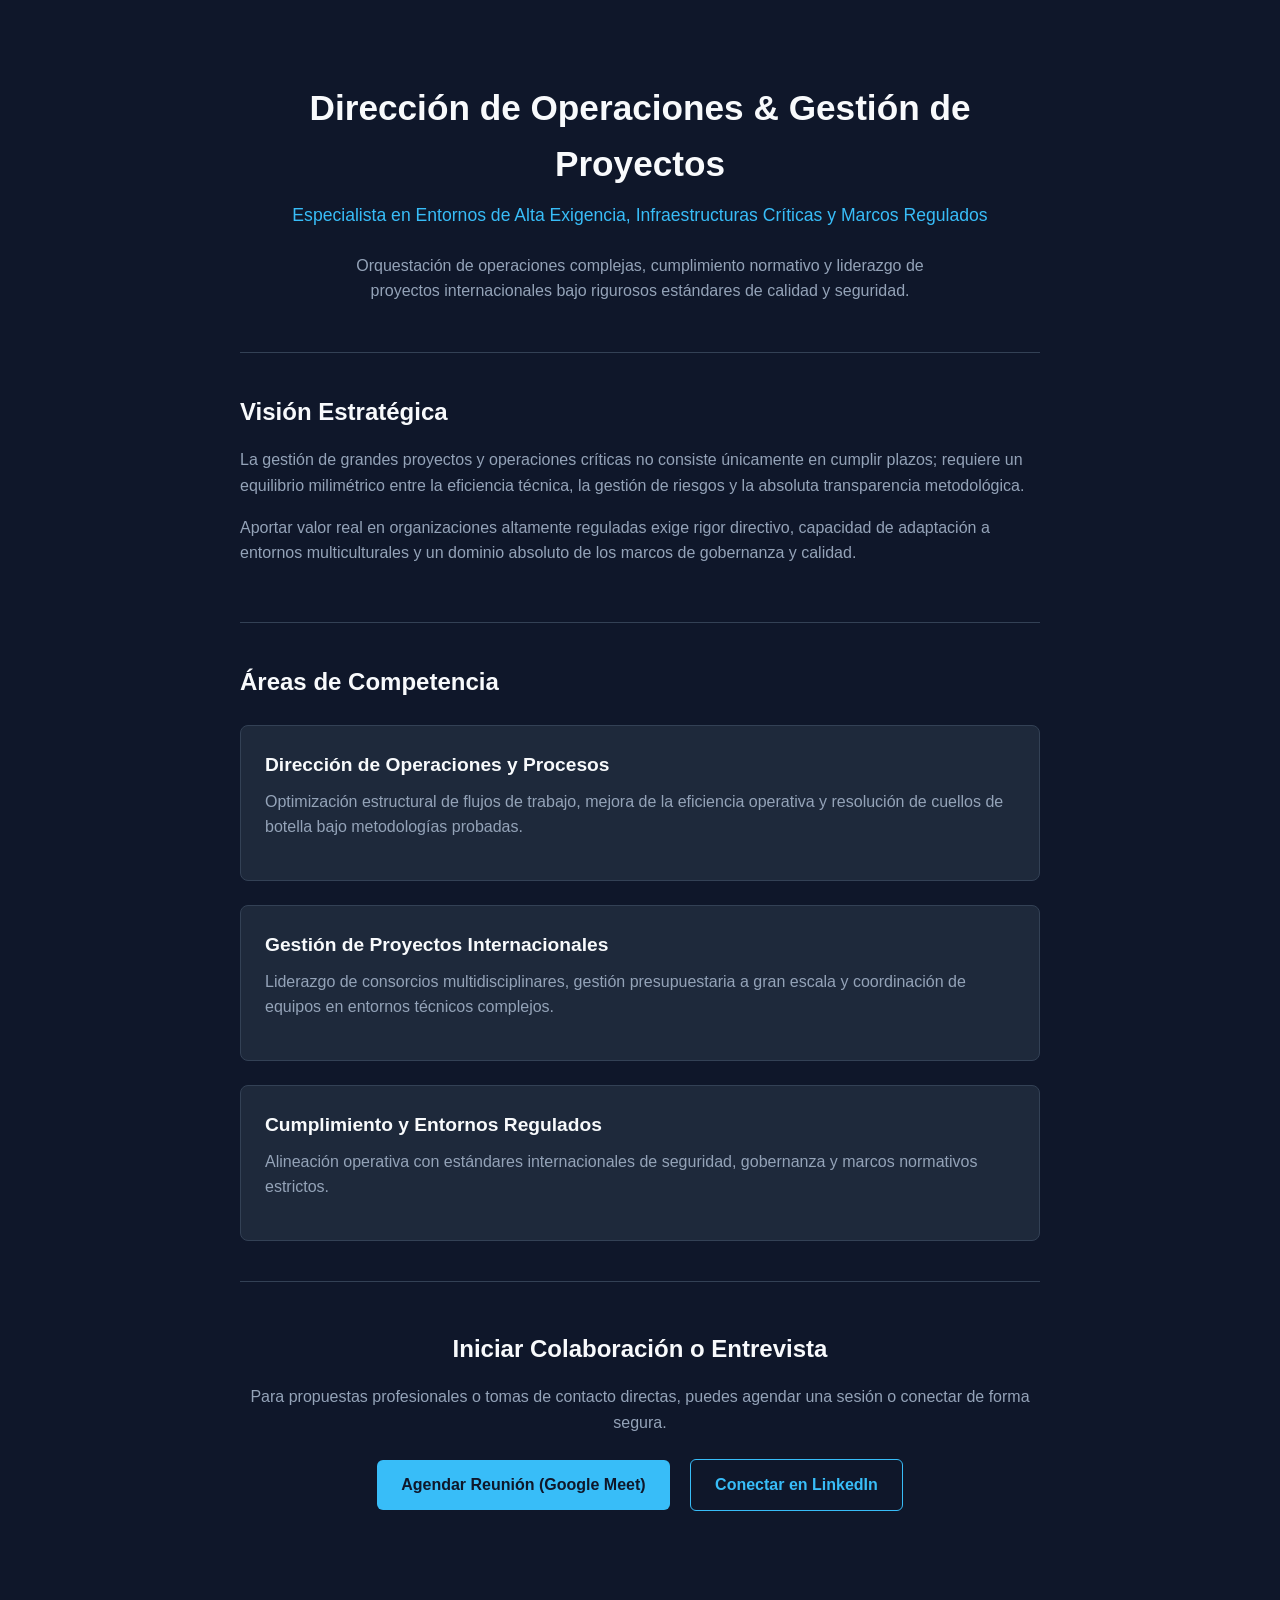
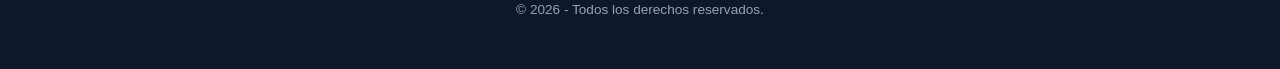
==== index.html @ e352b2a9 "Create index.html" ====
<!DOCTYPE html>
<html lang="es">
<head>
    <meta charset="UTF-8">
    <meta name="viewport" content="width=device-width, initial-scale=1.0">
    <title>Perfil Profesional & Consultoría Estratégica</title>
    <style>
        :root {
            --bg-color: #0f172a;
            --card-bg: #1e293b;
            --text-primary: #f8fafc;
            --text-secondary: #94a3b8;
            --accent: #38bdf8;
            --border: #334155;
        }
        * {
            margin: 0;
            padding: 0;
            box-sizing: border-box;
        }
        body {
            font-family: -apple-system, BlinkMacSystemFont, "Segoe UI", Roboto, Helvetica, Arial, sans-serif;
            background-color: var(--bg-color);
            color: var(--text-primary);
            line-height: 1.6;
            padding: 2rem 1rem;
        }
        .container {
            max-width: 800px;
            margin: 0 auto;
        }
        header {
            text-align: center;
            padding: 3rem 0;
            border-bottom: 1px solid var(--border);
        }
        h1 {
            font-size: 2.2rem;
            margin-bottom: 0.5rem;
            color: var(--text-primary);
        }
        .subtitle {
            font-size: 1.1rem;
            color: var(--accent);
            font-weight: 500;
            margin-bottom: 1.5rem;
        }
        .bio {
            color: var(--text-secondary);
            font-size: 1rem;
            max-width: 600px;
            margin: 0 auto;
        }
        section {
            padding: 2.5rem 0;
            border-bottom: 1px solid var(--border);
        }
        h2 {
            font-size: 1.5rem;
            margin-bottom: 1rem;
            color: var(--text-primary);
        }
        p {
            color: var(--text-secondary);
            margin-bottom: 1rem;
        }
        .services-grid {
            display: grid;
            grid-template-columns: 1fr;
            gap: 1.5rem;
            margin-top: 1.5rem;
        }
        .service-card {
            background-color: var(--card-bg);
            border: 1px solid var(--border);
            padding: 1.5rem;
            border-radius: 8px;
        }
        .service-card h3 {
            color: var(--text-primary);
            margin-bottom: 0.5rem;
            font-size: 1.2rem;
        }
        .cta-container {
            text-align: center;
            padding: 3rem 0;
        }
        .btn {
            display: inline-block;
            background-color: var(--accent);
            color: var(--bg-color);
            padding: 0.75rem 1.5rem;
            border-radius: 6px;
            text-decoration: none;
            font-weight: bold;
            margin: 0.5rem;
            transition: opacity 0.2s;
        }
        .btn:hover {
            opacity: 0.9;
        }
        .btn-outline {
            background-color: transparent;
            color: var(--accent);
            border: 1px solid var(--accent);
        }
        footer {
            text-align: center;
            padding-top: 2rem;
            color: var(--text-secondary);
            font-size: 0.85rem;
        }
    </style>
</head>
<body>

    <div class="container">
        <!-- Cabecera / Propuesta de Valor -->
        <header>
            <h1>Dirección de Operaciones & Gestión de Proyectos</h1>
            <p class="subtitle">Especialista en Entornos de Alta Exigencia, Infraestructuras Críticas y Marcos Regulados</p>
            <p class="bio">Orquestación de operaciones complejas, cumplimiento normativo y liderazgo de proyectos internacionales bajo rigurosos estándares de calidad y seguridad.</p>
        </header>

        <!-- Manifiesto o Enfoque Profesional -->
        <section>
            <h2>Visión Estratégica</h2>
            <p>La gestión de grandes proyectos y operaciones críticas no consiste únicamente en cumplir plazos; requiere un equilibrio milimétrico entre la eficiencia técnica, la gestión de riesgos y la absoluta transparencia metodológica.</p>
            <p>Aportar valor real en organizaciones altamente reguladas exige rigor directivo, capacidad de adaptación a entornos multiculturales y un dominio absoluto de los marcos de gobernanza y calidad.</p>
        </section>

        <!-- Catálogo de Soluciones / Servicios -->
        <section>
            <h2>Áreas de Competencia</h2>
            <div class="services-grid">
                <div class="service-card">
                    <h3>Dirección de Operaciones y Procesos</h3>
                    <p>Optimización estructural de flujos de trabajo, mejora de la eficiencia operativa y resolución de cuellos de botella bajo metodologías probadas.</p>
                </div>
                <div class="service-card">
                    <h3>Gestión de Proyectos Internacionales</h3>
                    <p>Liderazgo de consorcios multidisciplinares, gestión presupuestaria a gran escala y coordinación de equipos en entornos técnicos complejos.</p>
                </div>
                <div class="service-card">
                    <h3>Cumplimiento y Entornos Regulados</h3>
                    <p>Alineación operativa con estándares internacionales de seguridad, gobernanza y marcos normativos estrictos.</p>
                </div>
            </div>
        </section>

        <!-- Botones de Contacto Seguro (Sin Spam) -->
        <div class="cta-container">
            <h2>Iniciar Colaboración o Entrevista</h2>
            <p>Para propuestas profesionales o tomas de contacto directas, puedes agendar una sesión o conectar de forma segura.</p>
            <a href="https://calendar.app.google/ec8f6LnUrZG1tNmG7" target="_blank" class="btn">Agendar Reunión (Google Meet)</a>
            <a href="https://linkedin.com" target="_blank" class="btn btn-outline">Conectar en LinkedIn</a>
        </div>

        <footer>
            <p>&copy; 2026 - Todos los derechos reservados.</p>
        </footer>
    </div>

</body>
</html>
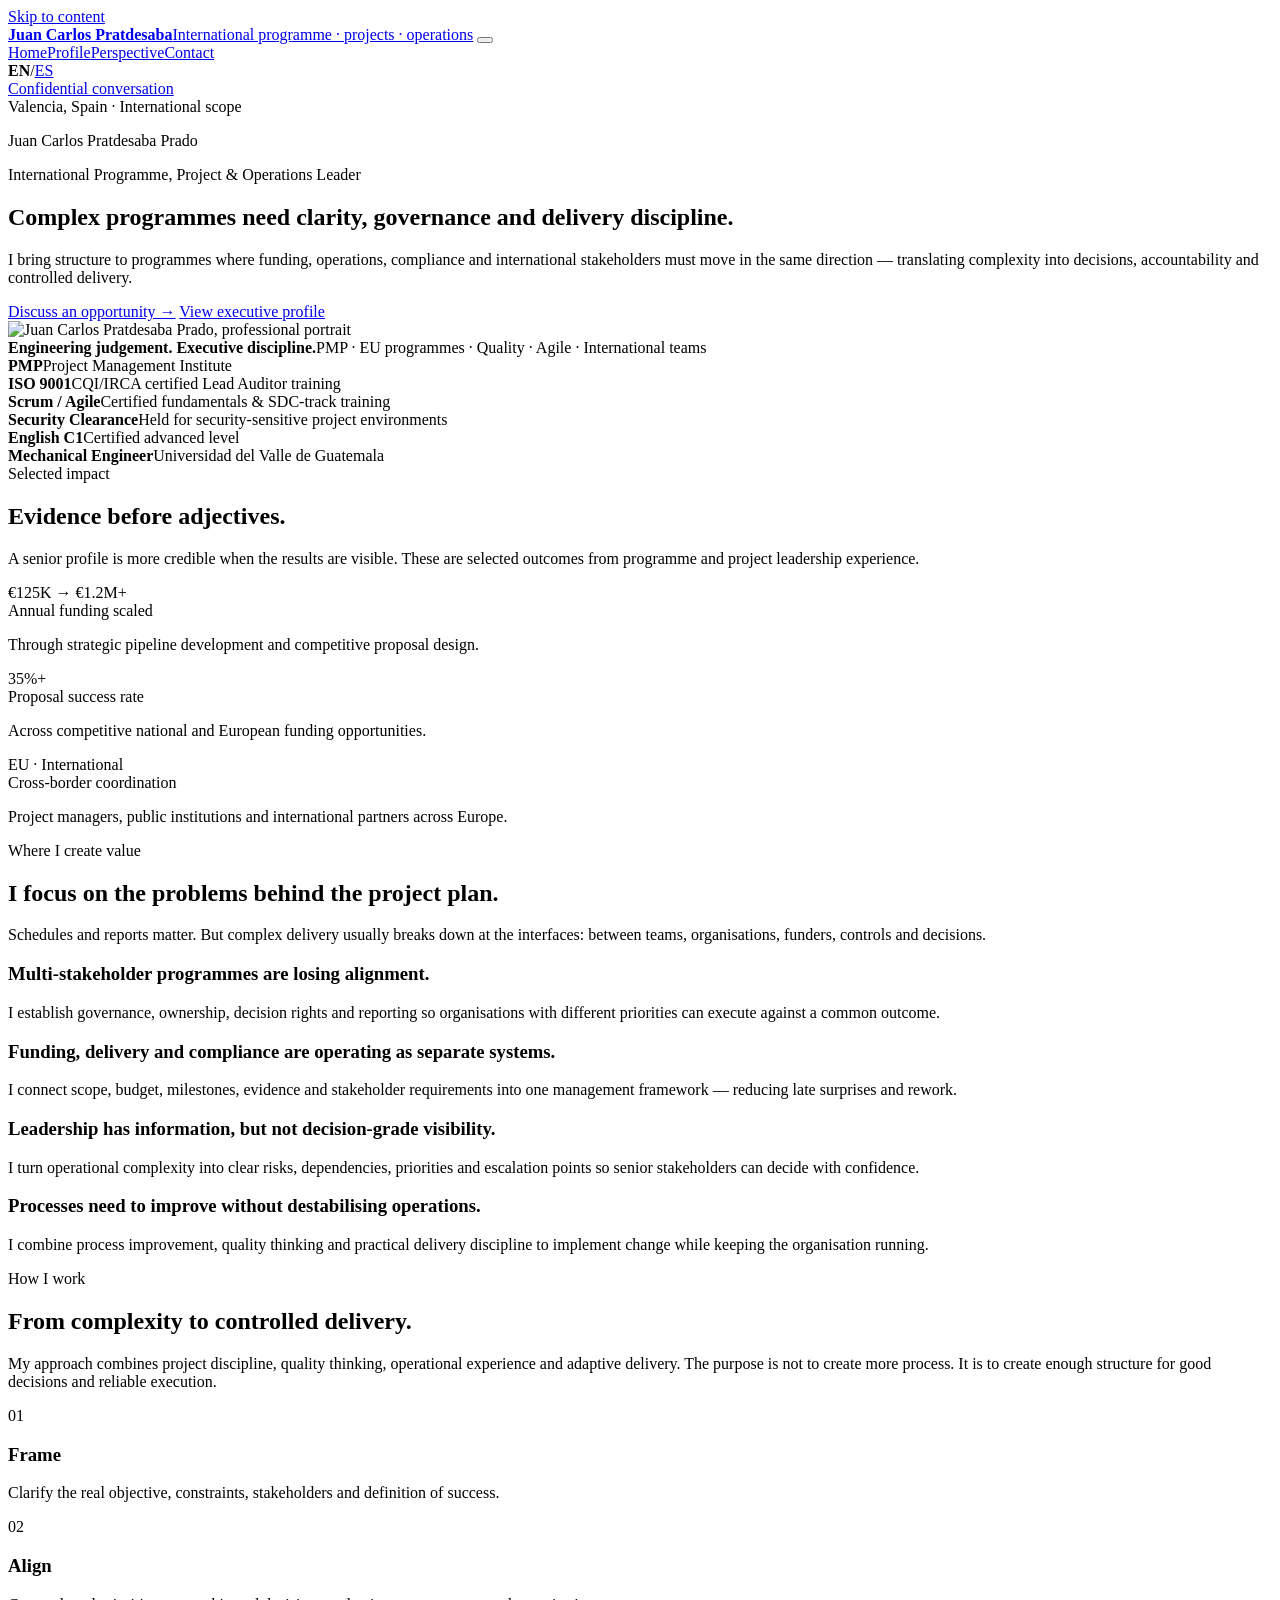
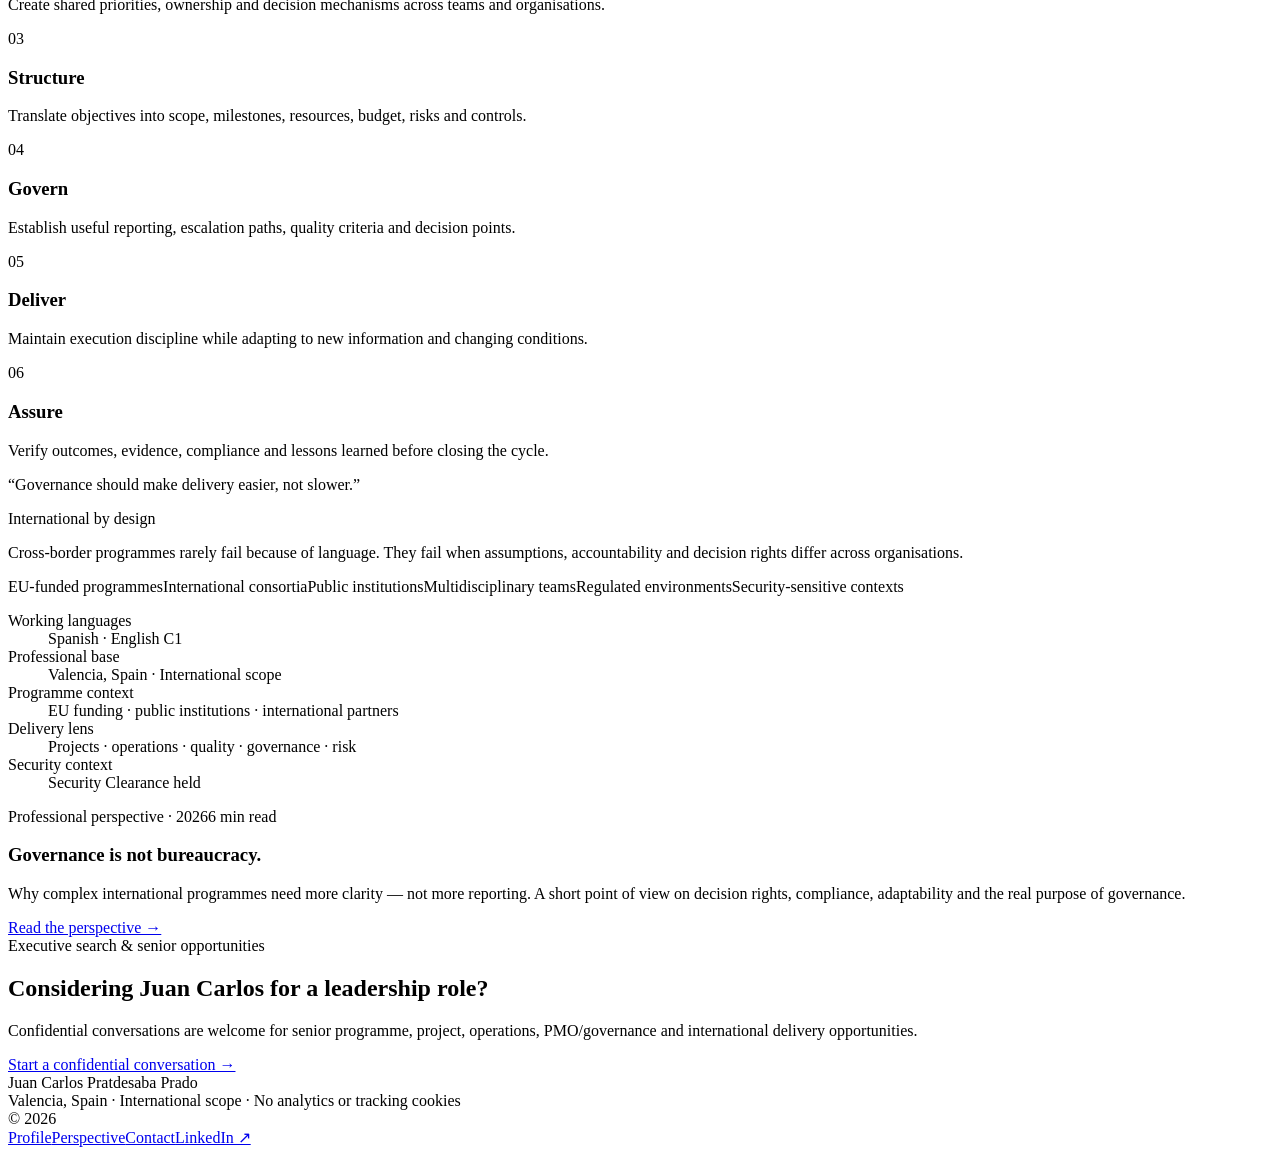
==== commit 298ce05a: "Update index.html" ====
--- a/index.html
+++ b/index.html
@@ -1,165 +1,157 @@
 <!DOCTYPE html>
-<html lang="es">
+<html lang="en">
 <head>
     <meta charset="UTF-8">
     <meta name="viewport" content="width=device-width, initial-scale=1.0">
-    <title>Perfil Profesional & Consultoría Estratégica</title>
-    <style>
-        :root {
-            --bg-color: #0f172a;
-            --card-bg: #1e293b;
-            --text-primary: #f8fafc;
-            --text-secondary: #94a3b8;
-            --accent: #38bdf8;
-            --border: #334155;
-        }
-        * {
-            margin: 0;
-            padding: 0;
-            box-sizing: border-box;
-        }
-        body {
-            font-family: -apple-system, BlinkMacSystemFont, "Segoe UI", Roboto, Helvetica, Arial, sans-serif;
-            background-color: var(--bg-color);
-            color: var(--text-primary);
-            line-height: 1.6;
-            padding: 2rem 1rem;
-        }
-        .container {
-            max-width: 800px;
-            margin: 0 auto;
-        }
-        header {
-            text-align: center;
-            padding: 3rem 0;
-            border-bottom: 1px solid var(--border);
-        }
-        h1 {
-            font-size: 2.2rem;
-            margin-bottom: 0.5rem;
-            color: var(--text-primary);
-        }
-        .subtitle {
-            font-size: 1.1rem;
-            color: var(--accent);
-            font-weight: 500;
-            margin-bottom: 1.5rem;
-        }
-        .bio {
-            color: var(--text-secondary);
-            font-size: 1rem;
-            max-width: 600px;
-            margin: 0 auto;
-        }
-        section {
-            padding: 2.5rem 0;
-            border-bottom: 1px solid var(--border);
-        }
-        h2 {
-            font-size: 1.5rem;
-            margin-bottom: 1rem;
-            color: var(--text-primary);
-        }
-        p {
-            color: var(--text-secondary);
-            margin-bottom: 1rem;
-        }
-        .services-grid {
-            display: grid;
-            grid-template-columns: 1fr;
-            gap: 1.5rem;
-            margin-top: 1.5rem;
-        }
-        .service-card {
-            background-color: var(--card-bg);
-            border: 1px solid var(--border);
-            padding: 1.5rem;
-            border-radius: 8px;
-        }
-        .service-card h3 {
-            color: var(--text-primary);
-            margin-bottom: 0.5rem;
-            font-size: 1.2rem;
-        }
-        .cta-container {
-            text-align: center;
-            padding: 3rem 0;
-        }
-        .btn {
-            display: inline-block;
-            background-color: var(--accent);
-            color: var(--bg-color);
-            padding: 0.75rem 1.5rem;
-            border-radius: 6px;
-            text-decoration: none;
-            font-weight: bold;
-            margin: 0.5rem;
-            transition: opacity 0.2s;
-        }
-        .btn:hover {
-            opacity: 0.9;
-        }
-        .btn-outline {
-            background-color: transparent;
-            color: var(--accent);
-            border: 1px solid var(--accent);
-        }
-        footer {
-            text-align: center;
-            padding-top: 2rem;
-            color: var(--text-secondary);
-            font-size: 0.85rem;
-        }
-    </style>
+    <meta name="theme-color" content="#f4f1ea">
+    <title>Juan Carlos Pratdesaba Prado | International Programme, Project & Operations Leader</title>
+    <meta name="description" content="Senior international programme, project and operations profile: PMP, EU-funded programmes, ISO 9001 lead auditor training, Scrum, English C1 and Security Clearance held.">
+    <link rel="canonical" href="https://madeprat.github.io/portfoliojcpp/">
+    <link rel="alternate" hreflang="es" href="https://madeprat.github.io/portfoliojcpp/es/">
+    <link rel="icon" href="assets/img/favicon.svg" type="image/svg+xml">
+    <link rel="stylesheet" href="assets/css/styles.css">
+    <meta property="og:type" content="website">
+    <meta property="og:title" content="Juan Carlos Pratdesaba Prado | International Programme, Project & Operations Leader">
+    <meta property="og:description" content="Senior international programme, project and operations profile: PMP, EU-funded programmes, ISO 9001 lead auditor training, Scrum, English C1 and Security Clearance held.">
+    <meta property="og:url" content="https://madeprat.github.io/portfoliojcpp/">
+    <meta property="og:image" content="https://madeprat.github.io/portfoliojcpp/assets/img/juan-carlos-pratdesaba.jpg">
+    <meta property="og:image:alt" content="Juan Carlos Pratdesaba Prado">
+    <meta name="twitter:card" content="summary_large_image">
+    <script type="application/ld+json">{
+      "@context":"https://schema.org",
+      "@type":"Person",
+      "name":"Juan Carlos Pratdesaba Prado",
+      "url":"https://madeprat.github.io/portfoliojcpp/",
+      "image":"https://madeprat.github.io/portfoliojcpp/assets/img/juan-carlos-pratdesaba.jpg",
+      "jobTitle":"International Programme, Project & Operations Leader",
+      "homeLocation":{"@type":"Place","name":"Valencia, Spain"},
+      "alumniOf":{"@type":"CollegeOrUniversity","name":"Universidad del Valle de Guatemala"},
+      "knowsLanguage":["Spanish","English"],
+      "sameAs":["https://www.linkedin.com/in/jcpratdesaba/"],
+      "knowsAbout":["Project Management","Programme Management","EU-funded programmes","Operations","ISO 9001","Governance","Risk","Scrum","International consortia"]
+    }</script>
 </head>
 <body>
+<a class="skip-link" href="#main">Skip to content</a>
+<header class="site-header">
+  <div class="container navbar">
+    <a class="brand" href="index.html"><strong>Juan Carlos Pratdesaba</strong><span>International programme · projects · operations</span></a>
+    <button class="nav-toggle" aria-label="Open navigation" aria-expanded="false"><span></span></button>
+    <nav class="nav-links" aria-label="Primary navigation">
+      <a href="index.html" aria-current="page">Home</a><a href="profile.html">Profile</a><a href="perspective.html">Perspective</a><a href="contact.html">Contact</a>
+      <div class="lang"><strong>EN</strong><span>/</span><a href="es/index.html" lang="es" hreflang="es">ES</a></div>
+      <a class="header-cta" href="contact.html">Confidential conversation</a>
+    </nav>
+  </div>
+</header>
+<main id="main">
+  <section class="hero">
+    <div class="container hero-grid">
+      <div class="reveal">
+        <div class="eyebrow">Valencia, Spain · International scope</div>
+        <p class="nameplate">Juan Carlos Pratdesaba Prado</p>
+        <p class="role">International Programme, Project &amp; Operations Leader</p>
+        <h1>Complex programmes need clarity, governance and delivery discipline.</h1>
+        <p class="hero-lead">I bring structure to programmes where funding, operations, compliance and international stakeholders must move in the same direction — translating complexity into decisions, accountability and controlled delivery.</p>
+        <div class="hero-actions">
+          <a class="btn btn-primary" href="contact.html">Discuss an opportunity →</a>
+          <a class="btn btn-secondary" href="profile.html">View executive profile</a>
+        </div>
+      </div>
+      <div class="portrait-frame reveal">
+        <div class="portrait-card"><img src="assets/img/juan-carlos-pratdesaba.webp" alt="Juan Carlos Pratdesaba Prado, professional portrait" width="1254" height="1254" fetchpriority="high"></div>
+        <div class="portrait-note"><strong>Engineering judgement. Executive discipline.</strong><span>PMP · EU programmes · Quality · Agile · International teams</span></div>
+      </div>
+    </div>
+  </section>
 
+  <section class="credibility" aria-label="Professional credentials">
+    <div class="container credibility-row">
+      <div class="credibility-item"><strong>PMP</strong><span>Project Management Institute</span></div>
+      <div class="credibility-item"><strong>ISO 9001</strong><span>CQI/IRCA certified Lead Auditor training</span></div>
+      <div class="credibility-item"><strong>Scrum / Agile</strong><span>Certified fundamentals &amp; SDC-track training</span></div>
+      <div class="credibility-item"><strong>Security Clearance</strong><span>Held for security-sensitive project environments</span></div>
+      <div class="credibility-item"><strong>English C1</strong><span>Certified advanced level</span></div>
+      <div class="credibility-item"><strong>Mechanical Engineer</strong><span>Universidad del Valle de Guatemala</span></div>
+    </div>
+  </section>
+
+  <section class="section" id="impact">
     <div class="container">
-        <!-- Cabecera / Propuesta de Valor -->
-        <header>
-            <h1>Dirección de Operaciones & Gestión de Proyectos</h1>
-            <p class="subtitle">Especialista en Entornos de Alta Exigencia, Infraestructuras Críticas y Marcos Regulados</p>
-            <p class="bio">Orquestación de operaciones complejas, cumplimiento normativo y liderazgo de proyectos internacionales bajo rigurosos estándares de calidad y seguridad.</p>
-        </header>
+      <div class="section-head reveal"><div class="kicker">Selected impact</div><div><h2>Evidence before adjectives.</h2><p class="section-intro">A senior profile is more credible when the results are visible. These are selected outcomes from programme and project leadership experience.</p></div></div>
+      <div class="metrics">
+        <article class="metric reveal"><div class="metric-value">€125K → €1.2M+</div><div class="metric-label">Annual funding scaled</div><p>Through strategic pipeline development and competitive proposal design.</p></article>
+        <article class="metric reveal"><div class="metric-value">35%+</div><div class="metric-label">Proposal success rate</div><p>Across competitive national and European funding opportunities.</p></article>
+        <article class="metric reveal"><div class="metric-value">EU · International</div><div class="metric-label">Cross-border coordination</div><p>Project managers, public institutions and international partners across Europe.</p></article>
+      </div>
+    </div>
+  </section>
 
-        <!-- Manifiesto o Enfoque Profesional -->
-        <section>
-            <h2>Visión Estratégica</h2>
-            <p>La gestión de grandes proyectos y operaciones críticas no consiste únicamente en cumplir plazos; requiere un equilibrio milimétrico entre la eficiencia técnica, la gestión de riesgos y la absoluta transparencia metodológica.</p>
-            <p>Aportar valor real en organizaciones altamente reguladas exige rigor directivo, capacidad de adaptación a entornos multiculturales y un dominio absoluto de los marcos de gobernanza y calidad.</p>
-        </section>
+  <section class="section section-alt" id="problems">
+    <div class="container">
+      <div class="section-head reveal"><div class="kicker">Where I create value</div><div><h2>I focus on the problems behind the project plan.</h2><p class="section-intro">Schedules and reports matter. But complex delivery usually breaks down at the interfaces: between teams, organisations, funders, controls and decisions.</p></div></div>
+      <div class="problem-grid">
+        <article class="problem reveal" data-index="01"><h3>Multi-stakeholder programmes are losing alignment.</h3><p>I establish governance, ownership, decision rights and reporting so organisations with different priorities can execute against a common outcome.</p></article>
+        <article class="problem reveal" data-index="02"><h3>Funding, delivery and compliance are operating as separate systems.</h3><p>I connect scope, budget, milestones, evidence and stakeholder requirements into one management framework — reducing late surprises and rework.</p></article>
+        <article class="problem reveal" data-index="03"><h3>Leadership has information, but not decision-grade visibility.</h3><p>I turn operational complexity into clear risks, dependencies, priorities and escalation points so senior stakeholders can decide with confidence.</p></article>
+        <article class="problem reveal" data-index="04"><h3>Processes need to improve without destabilising operations.</h3><p>I combine process improvement, quality thinking and practical delivery discipline to implement change while keeping the organisation running.</p></article>
+      </div>
+    </div>
+  </section>
 
-        <!-- Catálogo de Soluciones / Servicios -->
-        <section>
-            <h2>Áreas de Competencia</h2>
-            <div class="services-grid">
-                <div class="service-card">
-                    <h3>Dirección de Operaciones y Procesos</h3>
-                    <p>Optimización estructural de flujos de trabajo, mejora de la eficiencia operativa y resolución de cuellos de botella bajo metodologías probadas.</p>
-                </div>
-                <div class="service-card">
-                    <h3>Gestión de Proyectos Internacionales</h3>
-                    <p>Liderazgo de consorcios multidisciplinares, gestión presupuestaria a gran escala y coordinación de equipos en entornos técnicos complejos.</p>
-                </div>
-                <div class="service-card">
-                    <h3>Cumplimiento y Entornos Regulados</h3>
-                    <p>Alineación operativa con estándares internacionales de seguridad, gobernanza y marcos normativos estrictos.</p>
-                </div>
-            </div>
-        </section>
+  <section class="section section-dark" id="method">
+    <div class="container">
+      <div class="section-head reveal"><div class="kicker">How I work</div><div><h2>From complexity to controlled delivery.</h2><p class="section-intro">My approach combines project discipline, quality thinking, operational experience and adaptive delivery. The purpose is not to create more process. It is to create enough structure for good decisions and reliable execution.</p></div></div>
+      <div class="method-list">
+        <article class="method reveal"><span class="method-num">01</span><h3>Frame</h3><p>Clarify the real objective, constraints, stakeholders and definition of success.</p></article>
+        <article class="method reveal"><span class="method-num">02</span><h3>Align</h3><p>Create shared priorities, ownership and decision mechanisms across teams and organisations.</p></article>
+        <article class="method reveal"><span class="method-num">03</span><h3>Structure</h3><p>Translate objectives into scope, milestones, resources, budget, risks and controls.</p></article>
+        <article class="method reveal"><span class="method-num">04</span><h3>Govern</h3><p>Establish useful reporting, escalation paths, quality criteria and decision points.</p></article>
+        <article class="method reveal"><span class="method-num">05</span><h3>Deliver</h3><p>Maintain execution discipline while adapting to new information and changing conditions.</p></article>
+        <article class="method reveal"><span class="method-num">06</span><h3>Assure</h3><p>Verify outcomes, evidence, compliance and lessons learned before closing the cycle.</p></article>
+      </div>
+      <p class="method-quote reveal">“Governance should make delivery easier, not slower.”</p>
+    </div>
+  </section>
 
-        <!-- Botones de Contacto Seguro (Sin Spam) -->
-        <div class="cta-container">
-            <h2>Iniciar Colaboración o Entrevista</h2>
-            <p>Para propuestas profesionales o tomas de contacto directas, puedes agendar una sesión o conectar de forma segura.</p>
-            <a href="https://calendar.app.google/ec8f6LnUrZG1tNmG7" target="_blank" class="btn">Agendar Reunión (Google Meet)</a>
-            <a href="https://linkedin.com" target="_blank" class="btn btn-outline">Conectar en LinkedIn</a>
-        </div>
+  <section class="section" id="international">
+    <div class="container international">
+      <div class="reveal">
+        <div class="kicker">International by design</div>
+        <p class="big-quote">Cross-border programmes rarely fail because of language. They fail when assumptions, accountability and decision rights differ across organisations.</p>
+        <div class="tag-cloud"><span class="tag">EU-funded programmes</span><span class="tag">International consortia</span><span class="tag">Public institutions</span><span class="tag">Multidisciplinary teams</span><span class="tag">Regulated environments</span><span class="tag">Security-sensitive contexts</span></div>
+      </div>
+      <div class="international-panel reveal">
+        <dl>
+          <div class="row"><dt>Working languages</dt><dd>Spanish · English C1</dd></div>
+          <div class="row"><dt>Professional base</dt><dd>Valencia, Spain · International scope</dd></div>
+          <div class="row"><dt>Programme context</dt><dd>EU funding · public institutions · international partners</dd></div>
+          <div class="row"><dt>Delivery lens</dt><dd>Projects · operations · quality · governance · risk</dd></div>
+          <div class="row"><dt>Security context</dt><dd>Security Clearance held</dd></div>
+        </dl>
+      </div>
+    </div>
+  </section>
 
-        <footer>
-            <p>&copy; 2026 - Todos los derechos reservados.</p>
-        </footer>
+  <section class="section section-alt" id="perspective">
+    <div class="container">
+      <div class="article-card reveal">
+        <div class="side"><span class="edition">Professional perspective · 2026</span><span>6 min read</span></div>
+        <div class="content"><h3>Governance is not bureaucracy.</h3><p>Why complex international programmes need more clarity — not more reporting. A short point of view on decision rights, compliance, adaptability and the real purpose of governance.</p><a class="text-link" href="perspective.html">Read the perspective →</a></div>
+      </div>
     </div>
+  </section>
 
+  <section class="final-cta">
+    <div class="container reveal"><div class="kicker">Executive search &amp; senior opportunities</div><h2>Considering Juan Carlos for a leadership role?</h2><p>Confidential conversations are welcome for senior programme, project, operations, PMO/governance and international delivery opportunities.</p><a class="btn btn-primary" href="contact.html">Start a confidential conversation →</a></div>
+  </section>
+</main>
+<footer class="site-footer">
+  <div class="container footer-grid">
+    <div><div class="footer-name">Juan Carlos Pratdesaba Prado</div><div class="footer-meta">Valencia, Spain · International scope · No analytics or tracking cookies<br>© <span data-year>2026</span></div></div>
+    <div class="footer-links"><a href="profile.html">Profile</a><a href="perspective.html">Perspective</a><a href="contact.html">Contact</a><a href="https://www.linkedin.com/in/jcpratdesaba/" target="_blank" rel="noopener">LinkedIn ↗</a></div>
+  </div>
+</footer>
+<script src="assets/js/main.js" defer></script>
 </body>
 </html>
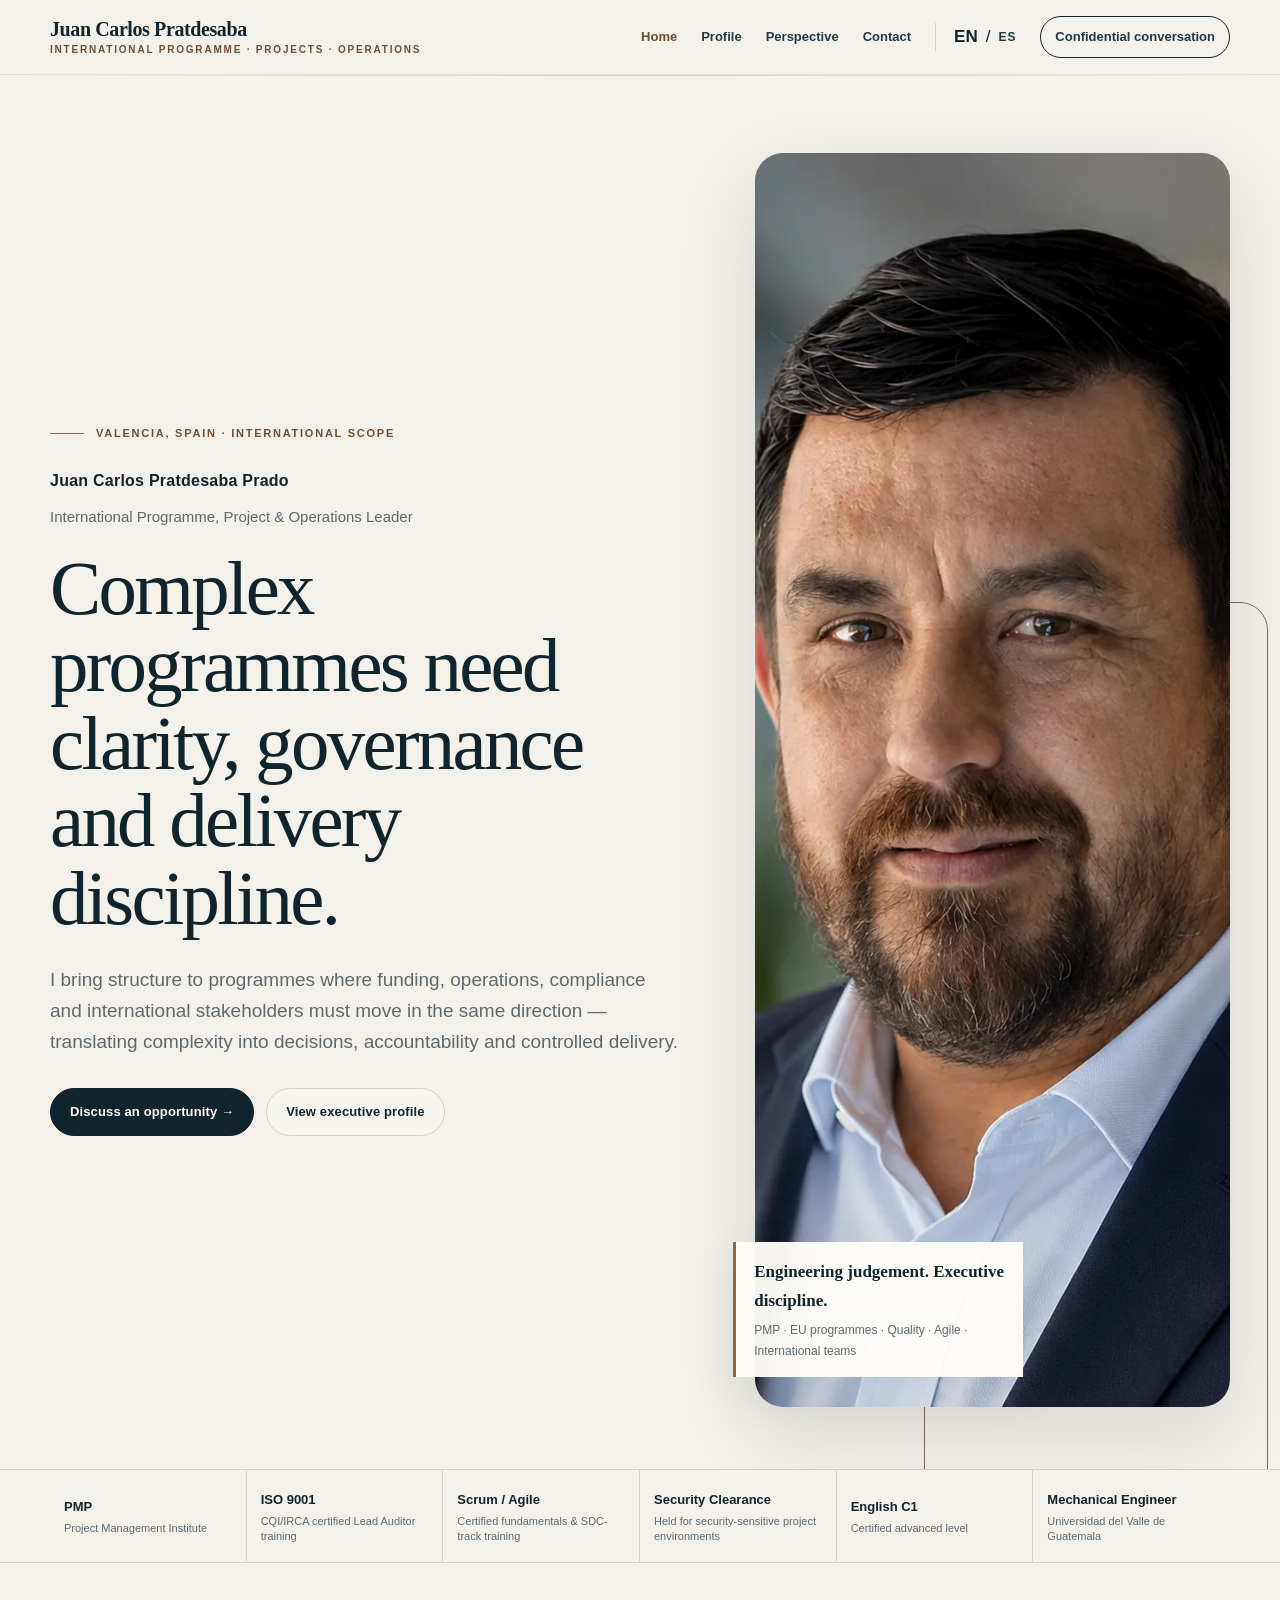
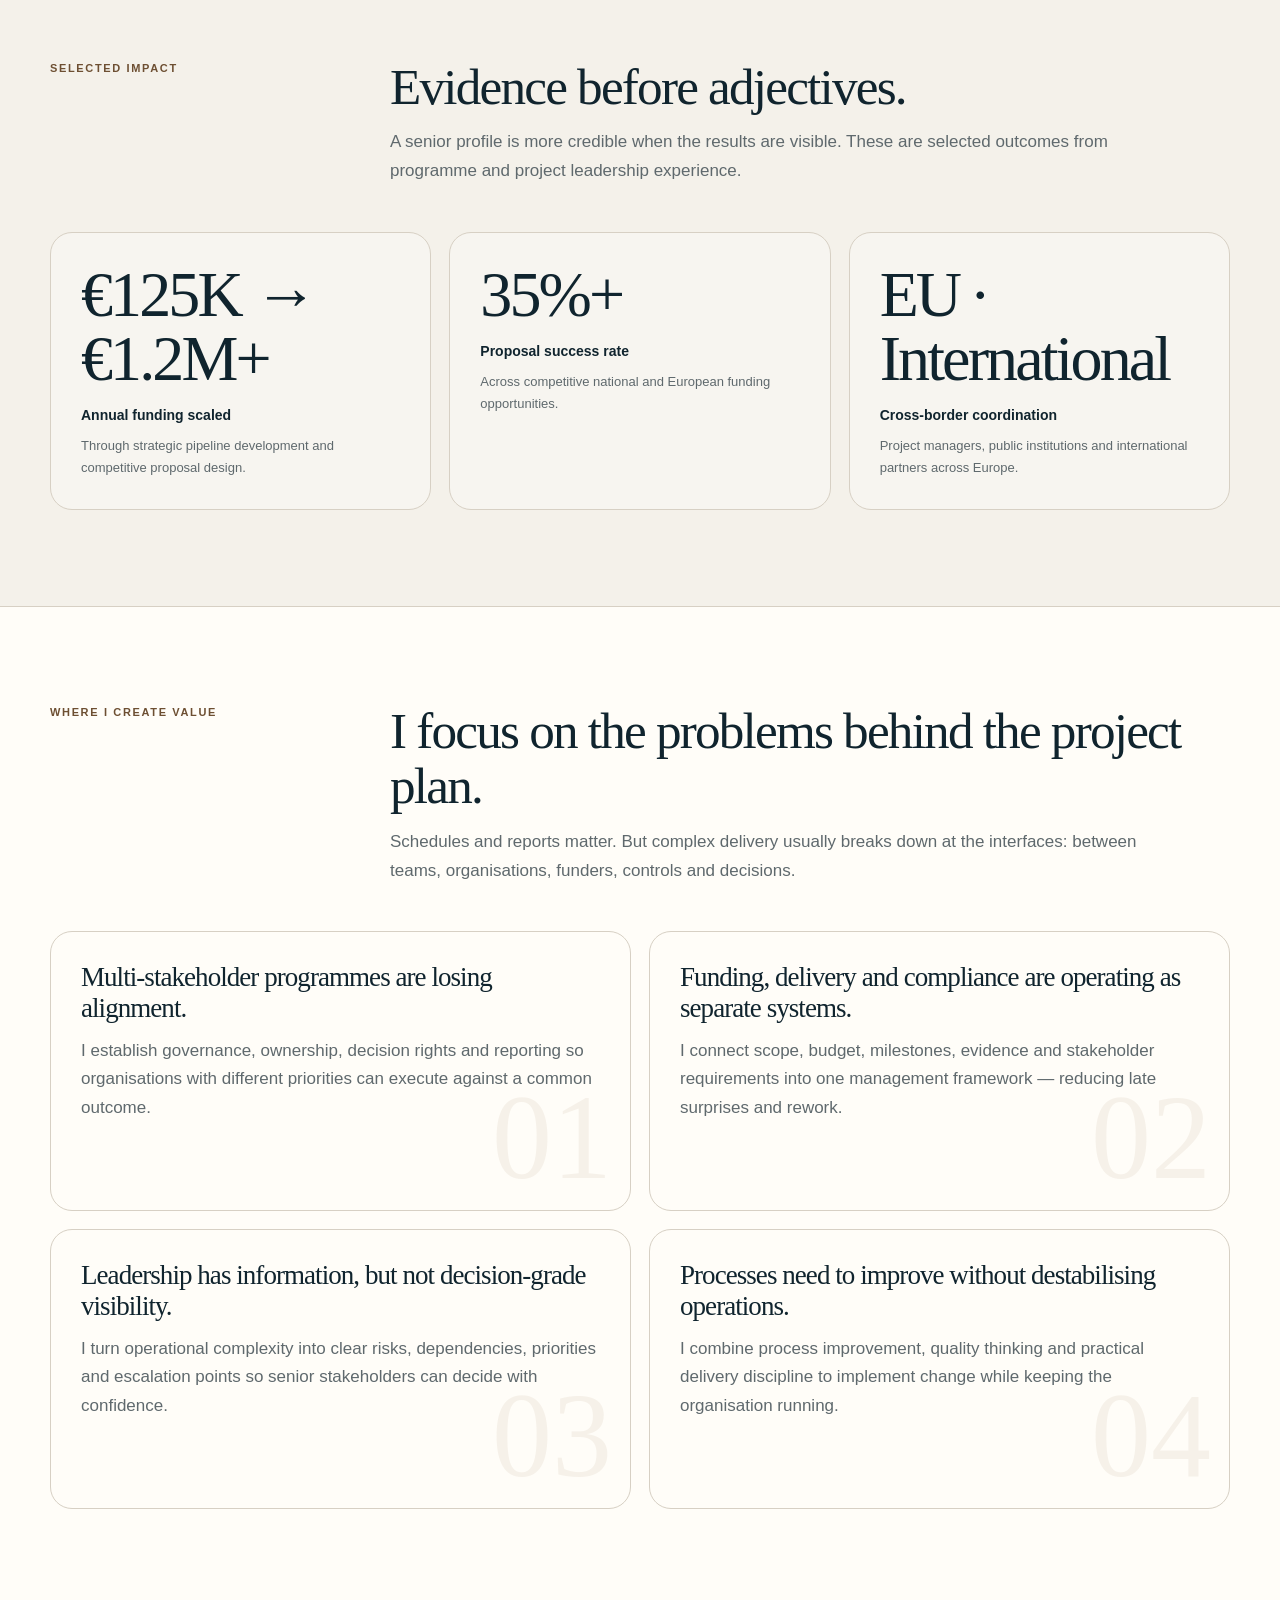
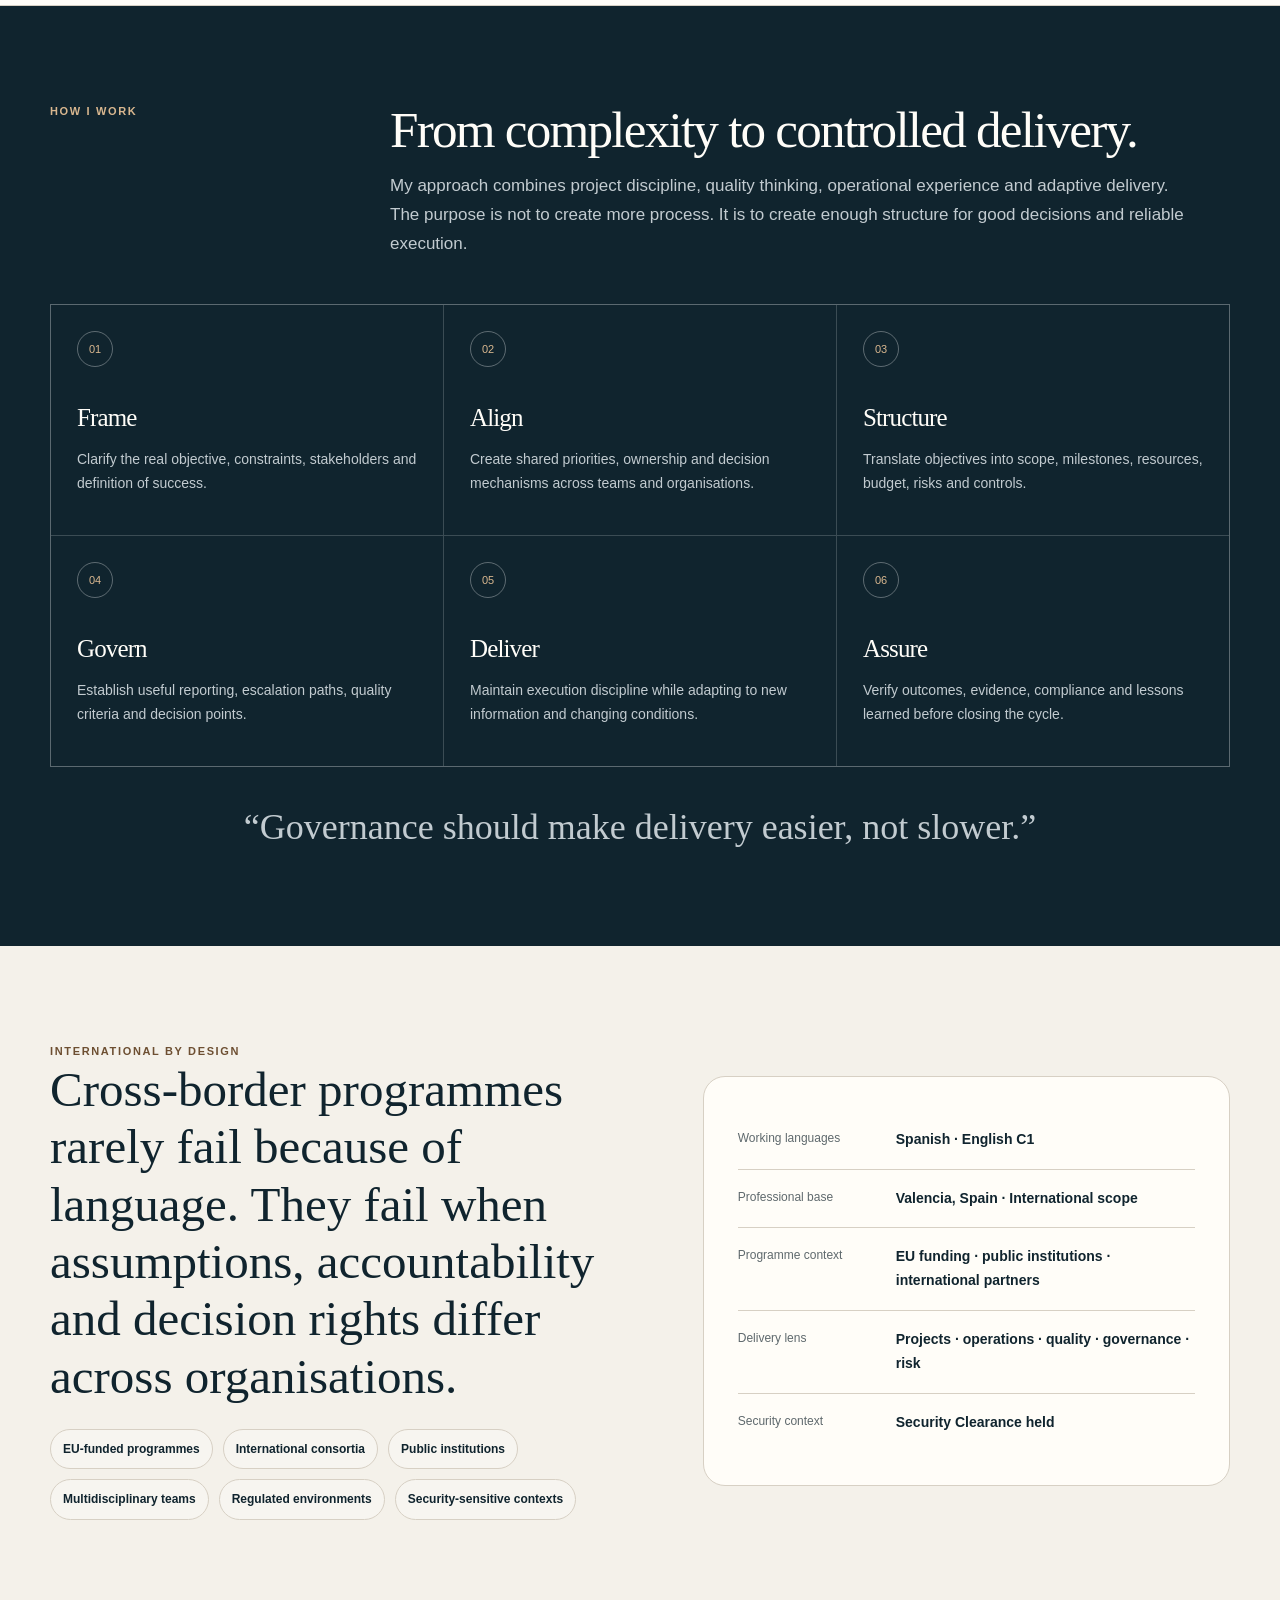
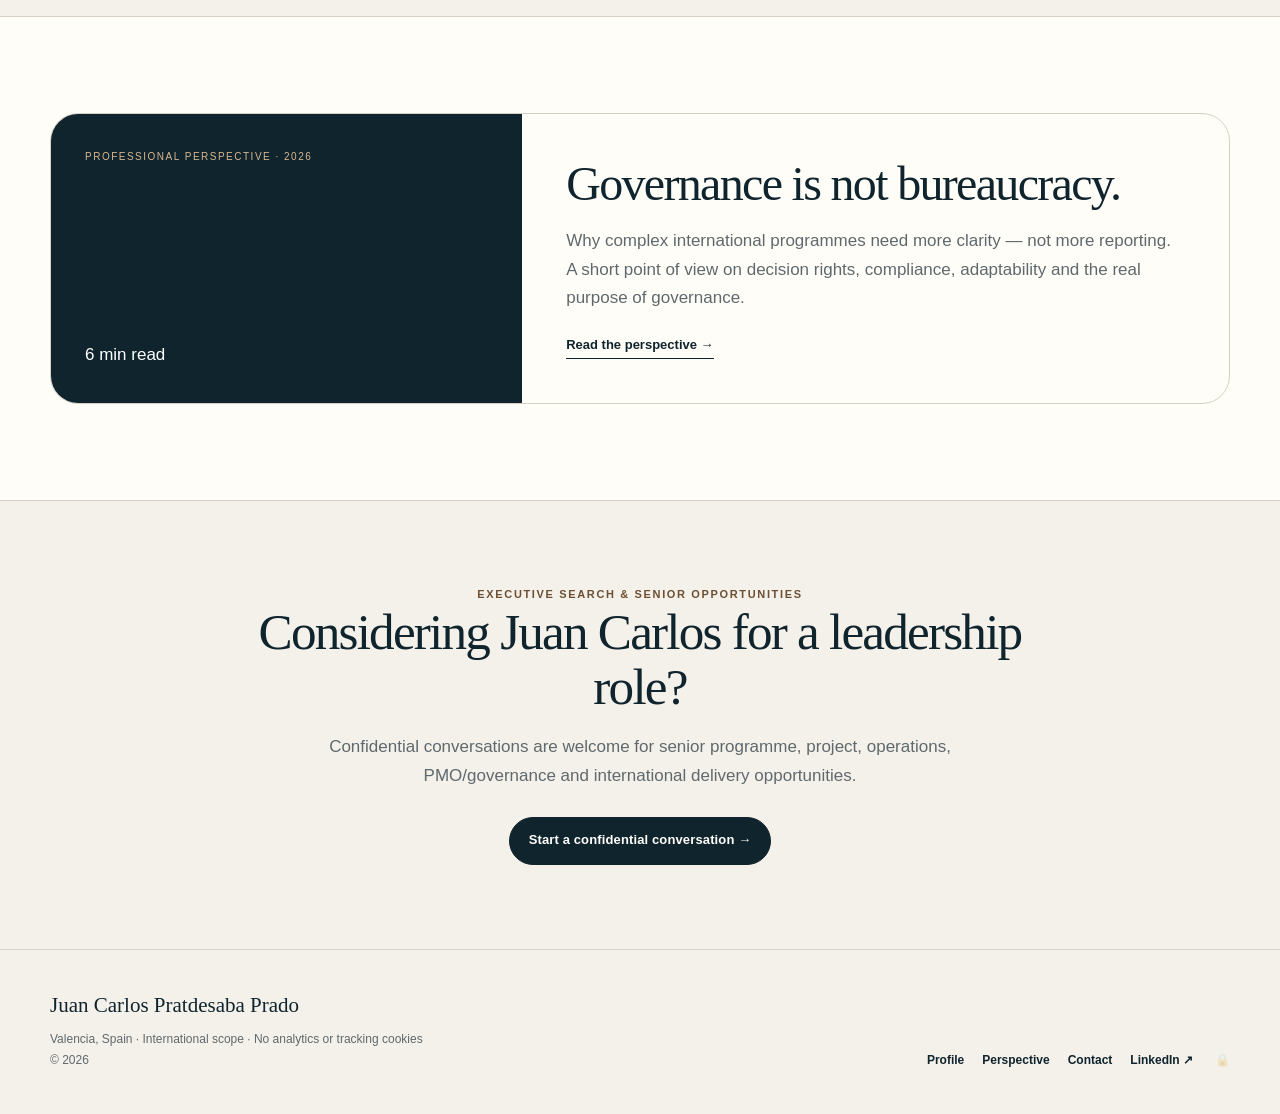
==== commit 3aab6a38: "Update index.html" ====
--- a/index.html
+++ b/index.html
@@ -149,7 +149,7 @@
 <footer class="site-footer">
   <div class="container footer-grid">
     <div><div class="footer-name">Juan Carlos Pratdesaba Prado</div><div class="footer-meta">Valencia, Spain · International scope · No analytics or tracking cookies<br>© <span data-year>2026</span></div></div>
-    <div class="footer-links"><a href="profile.html">Profile</a><a href="perspective.html">Perspective</a><a href="contact.html">Contact</a><a href="https://www.linkedin.com/in/jcpratdesaba/" target="_blank" rel="noopener">LinkedIn ↗</a></div>
+    <div class="footer-links"><a href="profile.html">Profile</a><a href="perspective.html">Perspective</a><a href="contact.html">Contact</a><a href="https://www.linkedin.com/in/jcpratdesaba/" target="_blank" rel="noopener">LinkedIn ↗</a><a href="https://script.google.com/macros/s/AKfycbyMghNxOPmsoSTXWZz1hliJfjf5PmT5_zcx5ZXtMPg2R70X_IOVSJj7P1fGufaeTvmwsg/exec" target="_blank" rel="noopener noreferrer" title="Private access" aria-label="Private access" style="color: inherit; text-decoration: none; opacity: 0.22; margin-left: 0.25rem;">🔒</a></div>
   </div>
 </footer>
 <script src="assets/js/main.js" defer></script>
--- a/assets/css/styles.css
+++ b/assets/css/styles.css
@@ -0,0 +1,269 @@
+/* Juan Carlos Pratdesaba Prado — Executive portfolio */
+:root {
+  --ink: #10242e;
+  --ink-2: #1f3a45;
+  --paper: #f4f1ea;
+  --paper-2: #ebe6dc;
+  --white: #fffdf8;
+  --bronze: #8b6946;
+  --bronze-dark: #6d4f32;
+  --muted: #5f696d;
+  --line: #d7d0c4;
+  --shadow: 0 28px 80px rgba(16, 36, 46, .12);
+  --shadow-soft: 0 16px 44px rgba(16, 36, 46, .08);
+  --radius: 22px;
+  --serif: Georgia, 'Times New Roman', serif;
+  --sans: -apple-system, BlinkMacSystemFont, 'Segoe UI', Inter, Helvetica, Arial, sans-serif;
+}
+* { box-sizing: border-box; }
+html { scroll-behavior: smooth; }
+body {
+  margin: 0;
+  color: var(--ink);
+  background: var(--paper);
+  font-family: var(--sans);
+  font-size: 17px;
+  line-height: 1.7;
+  -webkit-font-smoothing: antialiased;
+  text-rendering: optimizeLegibility;
+}
+a { color: inherit; }
+img { max-width: 100%; display: block; }
+button, input, textarea { font: inherit; }
+::selection { background: #d9c4aa; color: var(--ink); }
+.container { width: min(1180px, calc(100% - 40px)); margin: 0 auto; }
+.narrow { width: min(820px, calc(100% - 40px)); margin: 0 auto; }
+.skip-link { position: absolute; left: -999px; top: 0; background: var(--ink); color: white; padding: 10px 16px; z-index: 9999; }
+.skip-link:focus { left: 12px; top: 12px; }
+
+.site-header {
+  position: sticky; top: 0; z-index: 100;
+  background: rgba(244, 241, 234, .92);
+  backdrop-filter: blur(16px);
+  border-bottom: 1px solid rgba(16, 36, 46, .08);
+}
+.navbar { min-height: 74px; display: flex; align-items: center; gap: 22px; }
+.brand { text-decoration: none; display: flex; flex-direction: column; line-height: 1.05; margin-right: auto; }
+.brand strong { font-family: var(--serif); font-size: 20px; letter-spacing: -.02em; }
+.brand span { margin-top: 5px; font-size: 10px; letter-spacing: .18em; text-transform: uppercase; color: var(--bronze-dark); font-weight: 700; }
+.nav-links { display: flex; align-items: center; gap: 24px; }
+.nav-links a { text-decoration: none; font-size: 13px; font-weight: 650; color: var(--ink-2); }
+.nav-links a:hover, .nav-links a[aria-current='page'] { color: var(--bronze-dark); }
+.lang { display: inline-flex; border-left: 1px solid var(--line); padding-left: 18px; gap: 8px; align-items: center; }
+.lang a { font-size: 12px; letter-spacing: .08em; }
+.header-cta { border: 1px solid var(--ink); padding: 9px 14px; border-radius: 999px; }
+.header-cta:hover { background: var(--ink); color: var(--white) !important; }
+.nav-toggle { display: none; border: 0; background: transparent; width: 44px; height: 44px; cursor: pointer; }
+.nav-toggle span, .nav-toggle::before, .nav-toggle::after { content: ''; display: block; height: 2px; width: 24px; background: var(--ink); margin: 5px auto; }
+
+.hero { padding: 78px 0 62px; position: relative; overflow: hidden; }
+.hero::before { content: ''; position: absolute; inset: 0 0 auto 0; height: 1px; background: linear-gradient(90deg, transparent, var(--line), transparent); }
+.hero-grid { display: grid; grid-template-columns: minmax(0, 1.14fr) minmax(340px, .86fr); gap: 76px; align-items: center; }
+.eyebrow { display: flex; align-items: center; gap: 12px; margin-bottom: 24px; color: var(--bronze-dark); font-size: 11px; letter-spacing: .16em; text-transform: uppercase; font-weight: 800; }
+.eyebrow::before { content: ''; width: 34px; height: 1px; background: var(--bronze); }
+.nameplate { margin: 0 0 10px; font-size: 16px; font-weight: 760; letter-spacing: .015em; }
+.role { margin: 0 0 20px; color: var(--muted); font-size: 15px; }
+h1, h2, h3, .display { font-family: var(--serif); font-weight: 500; letter-spacing: -.035em; }
+h1 { margin: 0; font-size: clamp(46px, 6vw, 78px); line-height: 1.01; max-width: 900px; }
+.hero-lead { margin: 26px 0 0; font-size: 19px; line-height: 1.65; color: var(--muted); max-width: 750px; }
+.hero-actions { display: flex; flex-wrap: wrap; gap: 12px; margin-top: 30px; }
+.btn { display: inline-flex; align-items: center; justify-content: center; gap: 9px; min-height: 48px; padding: 0 19px; border-radius: 999px; text-decoration: none; font-size: 13px; font-weight: 750; letter-spacing: .01em; transition: transform .18s ease, background .18s ease, color .18s ease, border-color .18s ease; }
+.btn:hover { transform: translateY(-2px); }
+.btn-primary { background: var(--ink); color: var(--white); border: 1px solid var(--ink); }
+.btn-primary:hover { background: var(--ink-2); }
+.btn-secondary { border: 1px solid var(--line); background: rgba(255,255,255,.28); }
+.btn-secondary:hover { border-color: var(--ink); }
+.portrait-frame { position: relative; }
+.portrait-frame::before { content: ''; position: absolute; width: 72%; height: 72%; right: -8%; bottom: -8%; border: 1px solid var(--bronze); border-radius: 28px; z-index: 0; }
+.portrait-card { position: relative; z-index: 1; border-radius: 28px; overflow: hidden; box-shadow: var(--shadow); background: #d9d4cb; }
+.portrait-card img { width: 100%; aspect-ratio: 1 / 1.08; object-fit: cover; object-position: 50% 40%; }
+.portrait-note { position: absolute; z-index: 2; left: -22px; bottom: 30px; width: min(290px, 82%); background: rgba(255,253,248,.96); padding: 16px 18px; border-left: 3px solid var(--bronze); box-shadow: var(--shadow-soft); }
+.portrait-note strong { display: block; font-family: var(--serif); font-size: 17px; font-weight: 600; }
+.portrait-note span { display: block; color: var(--muted); font-size: 12px; margin-top: 4px; }
+
+.credibility { border-top: 1px solid var(--line); border-bottom: 1px solid var(--line); }
+.credibility-row { display: grid; grid-template-columns: repeat(6, 1fr); }
+.credibility-item { min-height: 92px; display: flex; flex-direction: column; justify-content: center; padding: 16px 14px; border-right: 1px solid var(--line); }
+.credibility-item:last-child { border-right: 0; }
+.credibility-item strong { font-size: 13px; }
+.credibility-item span { margin-top: 3px; color: var(--muted); font-size: 11px; line-height: 1.35; }
+
+.section { padding: 96px 0; }
+.section-tight { padding: 68px 0; }
+.section-alt { background: var(--white); border-top: 1px solid var(--line); border-bottom: 1px solid var(--line); }
+.section-dark { background: var(--ink); color: var(--white); }
+.section-dark .muted, .section-dark p { color: #c2cbd0; }
+.section-head { display: grid; grid-template-columns: .5fr 1.5fr; gap: 60px; align-items: start; margin-bottom: 46px; }
+.kicker { font-size: 11px; letter-spacing: .15em; text-transform: uppercase; font-weight: 800; color: var(--bronze-dark); }
+.section-dark .kicker { color: #d9b78f; }
+h2 { margin: 0; font-size: clamp(34px, 4vw, 54px); line-height: 1.08; }
+.section-intro { margin: 14px 0 0; color: var(--muted); max-width: 800px; }
+.muted { color: var(--muted); }
+
+.metrics { display: grid; grid-template-columns: repeat(3, 1fr); gap: 18px; }
+.metric { padding: 30px; border: 1px solid var(--line); background: rgba(255,255,255,.25); border-radius: var(--radius); }
+.metric-value { font-family: var(--serif); font-size: clamp(42px, 5vw, 64px); line-height: 1; color: var(--ink); letter-spacing: -.045em; }
+.metric-label { margin-top: 13px; font-weight: 750; font-size: 14px; }
+.metric p { font-size: 13px; color: var(--muted); margin: 7px 0 0; }
+
+.problem-grid { display: grid; grid-template-columns: repeat(2, 1fr); gap: 18px; }
+.problem { position: relative; min-height: 280px; padding: 30px; border-radius: var(--radius); border: 1px solid var(--line); background: var(--white); overflow: hidden; }
+.problem::after { content: attr(data-index); position: absolute; right: 18px; bottom: -30px; font-family: var(--serif); font-size: 120px; color: rgba(139, 105, 70, .08); }
+.problem h3 { position: relative; z-index: 1; margin: 0 0 12px; font-size: 27px; line-height: 1.15; }
+.problem p { position: relative; z-index: 1; margin: 0; color: var(--muted); }
+
+.method-list { display: grid; grid-template-columns: repeat(3, 1fr); gap: 1px; background: rgba(255,255,255,.18); border: 1px solid rgba(255,255,255,.16); }
+.method { min-height: 230px; padding: 26px; background: var(--ink); }
+.method-num { display: inline-flex; width: 36px; height: 36px; align-items: center; justify-content: center; border: 1px solid rgba(255,255,255,.32); border-radius: 50%; font-size: 11px; color: #d9b78f; }
+.method h3 { margin: 30px 0 8px; font-size: 25px; }
+.method p { margin: 0; font-size: 14px; }
+.method-quote { margin: 38px auto 0; max-width: 850px; text-align: center; font-family: var(--serif); font-size: clamp(24px, 3vw, 36px); line-height: 1.25; }
+
+.international { display: grid; grid-template-columns: 1.05fr .95fr; gap: 70px; align-items: center; }
+.big-quote { font-family: var(--serif); font-size: clamp(30px, 4vw, 49px); line-height: 1.17; margin: 0; }
+.tag-cloud { display: flex; flex-wrap: wrap; gap: 10px; margin-top: 24px; }
+.tag { border: 1px solid var(--line); background: rgba(255,255,255,.25); padding: 9px 12px; border-radius: 999px; font-size: 12px; font-weight: 650; }
+.international-panel { padding: 34px; border-radius: var(--radius); background: var(--white); border: 1px solid var(--line); }
+.international-panel dl { margin: 0; }
+.international-panel .row { display: grid; grid-template-columns: 140px 1fr; gap: 18px; padding: 17px 0; border-bottom: 1px solid var(--line); }
+.international-panel .row:last-child { border-bottom: 0; }
+.international-panel dt { color: var(--muted); font-size: 12px; }
+.international-panel dd { margin: 0; font-size: 14px; font-weight: 680; }
+
+.article-card { display: grid; grid-template-columns: .8fr 1.2fr; border: 1px solid var(--line); border-radius: 28px; overflow: hidden; background: var(--white); }
+.article-card .side { padding: 34px; background: var(--ink); color: white; display: flex; flex-direction: column; justify-content: space-between; }
+.article-card .side .edition { color: #d9b78f; text-transform: uppercase; letter-spacing: .15em; font-size: 10px; }
+.article-card .content { padding: 44px; }
+.article-card h3 { margin: 0 0 16px; font-size: clamp(31px, 4vw, 48px); line-height: 1.08; }
+.article-card p { color: var(--muted); }
+.text-link { display: inline-flex; align-items: center; gap: 8px; text-decoration: none; font-size: 13px; font-weight: 800; border-bottom: 1px solid currentColor; padding-bottom: 2px; }
+.text-link:hover { color: var(--bronze-dark); }
+
+.final-cta { padding: 84px 0; text-align: center; }
+.final-cta h2 { max-width: 850px; margin: 0 auto; }
+.final-cta p { max-width: 680px; margin: 18px auto 26px; color: var(--muted); }
+
+.site-footer { border-top: 1px solid var(--line); padding: 38px 0 44px; }
+.footer-grid { display: grid; grid-template-columns: 1fr auto; gap: 30px; align-items: end; }
+.footer-name { font-family: var(--serif); font-size: 21px; }
+.footer-meta { color: var(--muted); font-size: 12px; margin-top: 6px; }
+.footer-links { display: flex; flex-wrap: wrap; gap: 18px; }
+.footer-links a { font-size: 12px; text-decoration: none; font-weight: 650; }
+
+.page-hero { padding: 82px 0 62px; border-bottom: 1px solid var(--line); }
+.page-hero h1 { font-size: clamp(48px, 7vw, 82px); max-width: 1000px; }
+.page-lead { max-width: 820px; margin: 24px 0 0; color: var(--muted); font-size: 20px; }
+.profile-grid { display: grid; grid-template-columns: .7fr 1.3fr; gap: 72px; }
+.sidebar-card { position: sticky; top: 104px; align-self: start; padding: 28px; border: 1px solid var(--line); border-radius: var(--radius); background: var(--white); }
+.sidebar-card img { border-radius: 16px; margin-bottom: 18px; }
+.sidebar-card h3 { margin: 0; font-size: 24px; }
+.sidebar-card p { margin: 8px 0 0; color: var(--muted); font-size: 13px; }
+.quick-facts { margin-top: 20px; border-top: 1px solid var(--line); }
+.quick-facts div { padding: 13px 0; border-bottom: 1px solid var(--line); }
+.quick-facts span { display: block; font-size: 10px; text-transform: uppercase; letter-spacing: .1em; color: var(--muted); }
+.quick-facts strong { display: block; margin-top: 3px; font-size: 13px; }
+.content-block + .content-block { margin-top: 64px; }
+.content-block h2 { font-size: 42px; margin-bottom: 22px; }
+.lead-paragraph { font-family: var(--serif); font-size: 27px; line-height: 1.42; }
+.career-chapter { padding: 26px 0; border-top: 1px solid var(--line); display: grid; grid-template-columns: 170px 1fr; gap: 30px; }
+.career-chapter:last-child { border-bottom: 1px solid var(--line); }
+.career-chapter .period { font-size: 12px; color: var(--bronze-dark); font-weight: 800; text-transform: uppercase; letter-spacing: .08em; }
+.career-chapter h3 { margin: 0; font-size: 28px; line-height: 1.18; }
+.career-chapter .org { margin: 4px 0 10px; color: var(--muted); font-size: 13px; }
+.career-chapter p { margin: 0; color: var(--muted); }
+.inline-impact { margin-top: 13px; font-size: 13px; font-weight: 750; color: var(--ink); }
+.credential-grid { display: grid; grid-template-columns: repeat(2, 1fr); gap: 14px; }
+.credential { padding: 20px; border: 1px solid var(--line); border-radius: 16px; background: var(--white); }
+.credential strong { display: block; font-size: 14px; }
+.credential span { display: block; margin-top: 6px; color: var(--muted); font-size: 12px; }
+
+.article-layout { display: grid; grid-template-columns: 230px minmax(0, 760px); gap: 70px; justify-content: center; }
+.article-meta { position: sticky; top: 104px; align-self: start; }
+.article-meta .label { font-size: 10px; letter-spacing: .12em; text-transform: uppercase; color: var(--muted); }
+.article-meta strong { display: block; margin-top: 4px; font-size: 13px; }
+.article-meta hr { border: 0; border-top: 1px solid var(--line); margin: 20px 0; }
+.article-body { font-size: 18px; }
+.article-body > p:first-of-type { font-family: var(--serif); font-size: 28px; line-height: 1.45; }
+.article-body h2 { font-size: 38px; margin: 60px 0 18px; }
+.article-body p { color: #344950; }
+.pullquote { margin: 52px 0; padding: 28px 0 28px 30px; border-left: 3px solid var(--bronze); font-family: var(--serif); font-size: 30px; line-height: 1.35; color: var(--ink); }
+.article-end { margin-top: 64px; padding-top: 30px; border-top: 1px solid var(--line); }
+
+.contact-grid { display: grid; grid-template-columns: 1.2fr .8fr; gap: 28px; }
+.contact-main, .contact-side { border-radius: var(--radius); border: 1px solid var(--line); background: var(--white); padding: 36px; }
+.contact-main h2, .contact-side h2 { font-size: 34px; }
+.contact-main p, .contact-side p { color: var(--muted); }
+.contact-actions { display: flex; flex-wrap: wrap; gap: 12px; margin-top: 25px; }
+.context-list { margin-top: 24px; border-top: 1px solid var(--line); }
+.context-item { padding: 17px 0; border-bottom: 1px solid var(--line); }
+.context-item strong { display: block; font-size: 13px; }
+.context-item span { display: block; color: var(--muted); font-size: 12px; margin-top: 3px; }
+.recruiter-snapshot { display: grid; gap: 12px; margin-top: 20px; }
+.snapshot-row { padding: 14px 0; border-top: 1px solid var(--line); }
+.snapshot-row span { display: block; font-size: 10px; letter-spacing: .1em; text-transform: uppercase; color: var(--bronze-dark); font-weight: 800; }
+.snapshot-row strong { display: block; margin-top: 4px; font-size: 13px; }
+
+.reveal { opacity: 0; transform: translateY(16px); transition: opacity .65s ease, transform .65s ease; }
+.reveal.is-visible { opacity: 1; transform: none; }
+
+@media (max-width: 980px) {
+  .nav-toggle { display: block; }
+  .nav-links { display: none; position: absolute; top: 74px; left: 0; right: 0; padding: 20px; background: var(--paper); border-bottom: 1px solid var(--line); flex-direction: column; align-items: stretch; gap: 8px; }
+  .nav-links.open { display: flex; }
+  .nav-links a { padding: 10px 0; }
+  .lang { border-left: 0; padding-left: 0; padding-top: 10px; border-top: 1px solid var(--line); }
+  .hero-grid { grid-template-columns: 1fr; gap: 48px; }
+  .portrait-frame { width: min(620px, 92%); margin: 0 auto; }
+  .credibility-row { grid-template-columns: repeat(3, 1fr); }
+  .credibility-item:nth-child(3) { border-right: 0; }
+  .credibility-item:nth-child(-n+3) { border-bottom: 1px solid var(--line); }
+  .section-head { grid-template-columns: 1fr; gap: 16px; }
+  .method-list { grid-template-columns: repeat(2, 1fr); }
+  .international { grid-template-columns: 1fr; gap: 42px; }
+  .profile-grid { grid-template-columns: 1fr; gap: 48px; }
+  .sidebar-card { position: static; display: grid; grid-template-columns: 220px 1fr; gap: 26px; }
+  .sidebar-card img { margin: 0; }
+  .article-layout { grid-template-columns: 1fr; gap: 34px; }
+  .article-meta { position: static; display: flex; gap: 24px; flex-wrap: wrap; }
+  .article-meta hr { display: none; }
+  .contact-grid { grid-template-columns: 1fr; }
+}
+@media (max-width: 680px) {
+  body { font-size: 16px; }
+  .container, .narrow { width: min(100% - 28px, 1180px); }
+  .navbar { min-height: 66px; }
+  .nav-links { top: 66px; }
+  .brand span { display: none; }
+  .hero { padding: 54px 0 42px; }
+  h1 { font-size: clamp(42px, 12vw, 59px); }
+  .hero-lead { font-size: 17px; }
+  .portrait-frame { width: 100%; }
+  .portrait-note { left: 12px; bottom: 12px; }
+  .credibility-row { grid-template-columns: repeat(2, 1fr); }
+  .credibility-item { border-bottom: 1px solid var(--line) !important; }
+  .credibility-item:nth-child(even) { border-right: 0; }
+  .section { padding: 70px 0; }
+  .metrics, .problem-grid, .method-list, .credential-grid { grid-template-columns: 1fr; }
+  .problem { min-height: 240px; }
+  .article-card { grid-template-columns: 1fr; }
+  .article-card .side, .article-card .content { padding: 28px; }
+  .footer-grid { grid-template-columns: 1fr; }
+  .sidebar-card { display: block; }
+  .sidebar-card img { margin-bottom: 18px; }
+  .career-chapter { grid-template-columns: 1fr; gap: 8px; }
+  .international-panel .row { grid-template-columns: 1fr; gap: 4px; }
+  .page-hero { padding: 58px 0 46px; }
+  .page-lead { font-size: 17px; }
+}
+@media (prefers-reduced-motion: reduce) {
+  html { scroll-behavior: auto; }
+  *, *::before, *::after { transition: none !important; animation: none !important; }
+  .reveal { opacity: 1; transform: none; }
+}
+@media print {
+  .site-header, .site-footer, .hero-actions, .final-cta { display: none !important; }
+  body { background: white; color: black; font-size: 12pt; }
+  .section, .page-hero { padding: 24px 0; }
+  .sidebar-card { position: static; box-shadow: none; }
+  a { text-decoration: none; }
+}
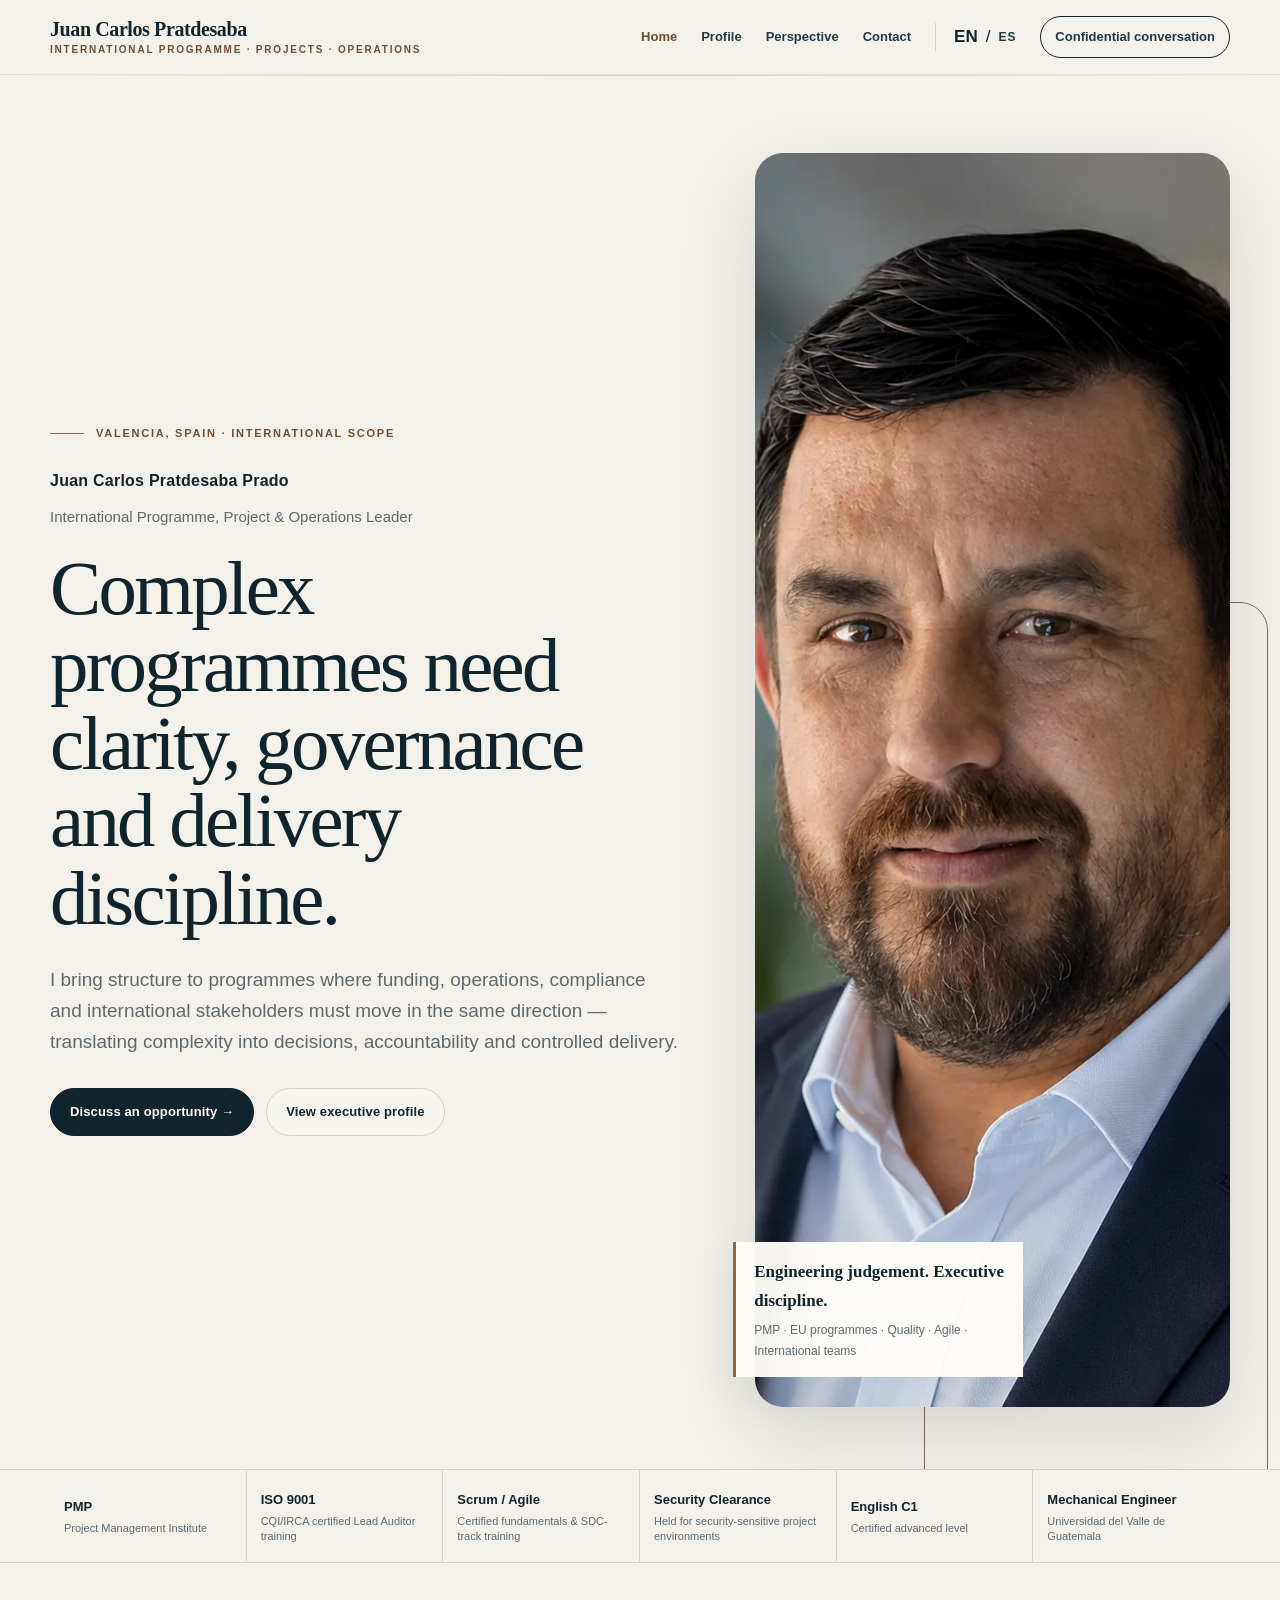
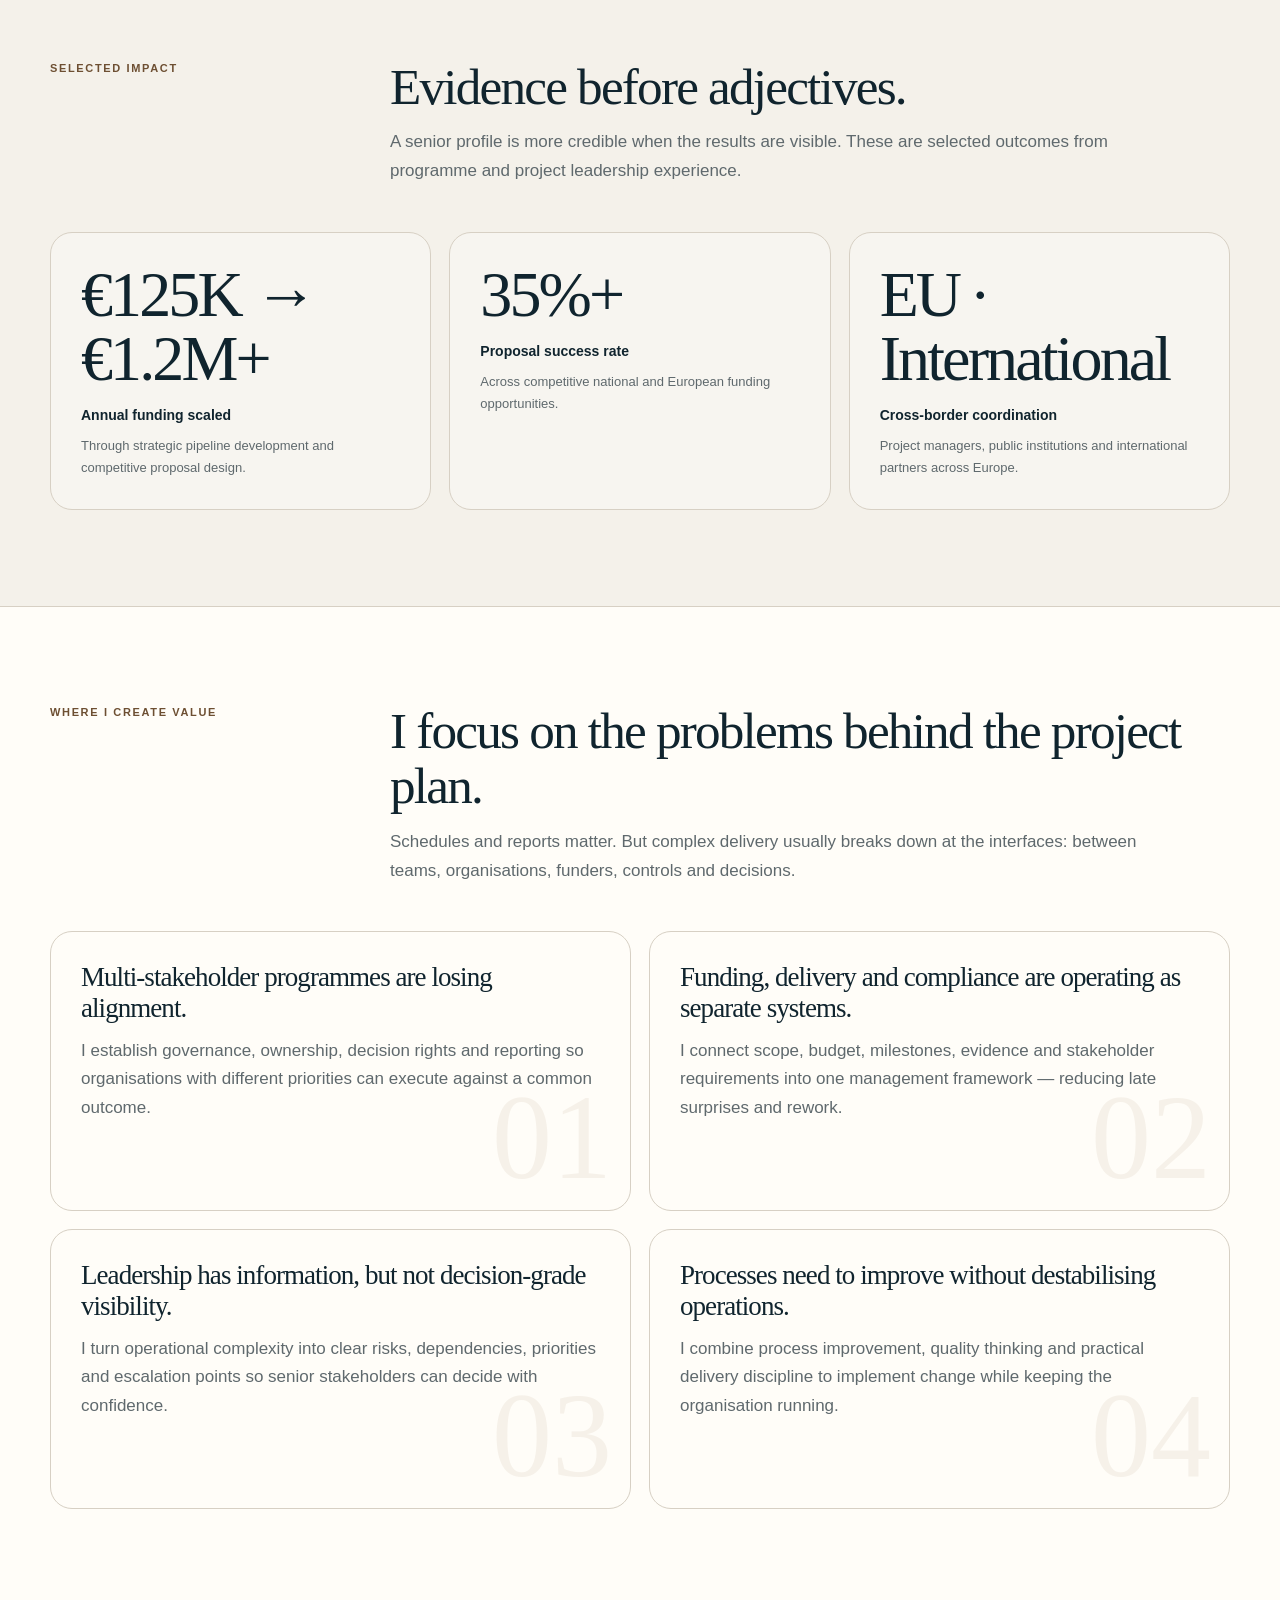
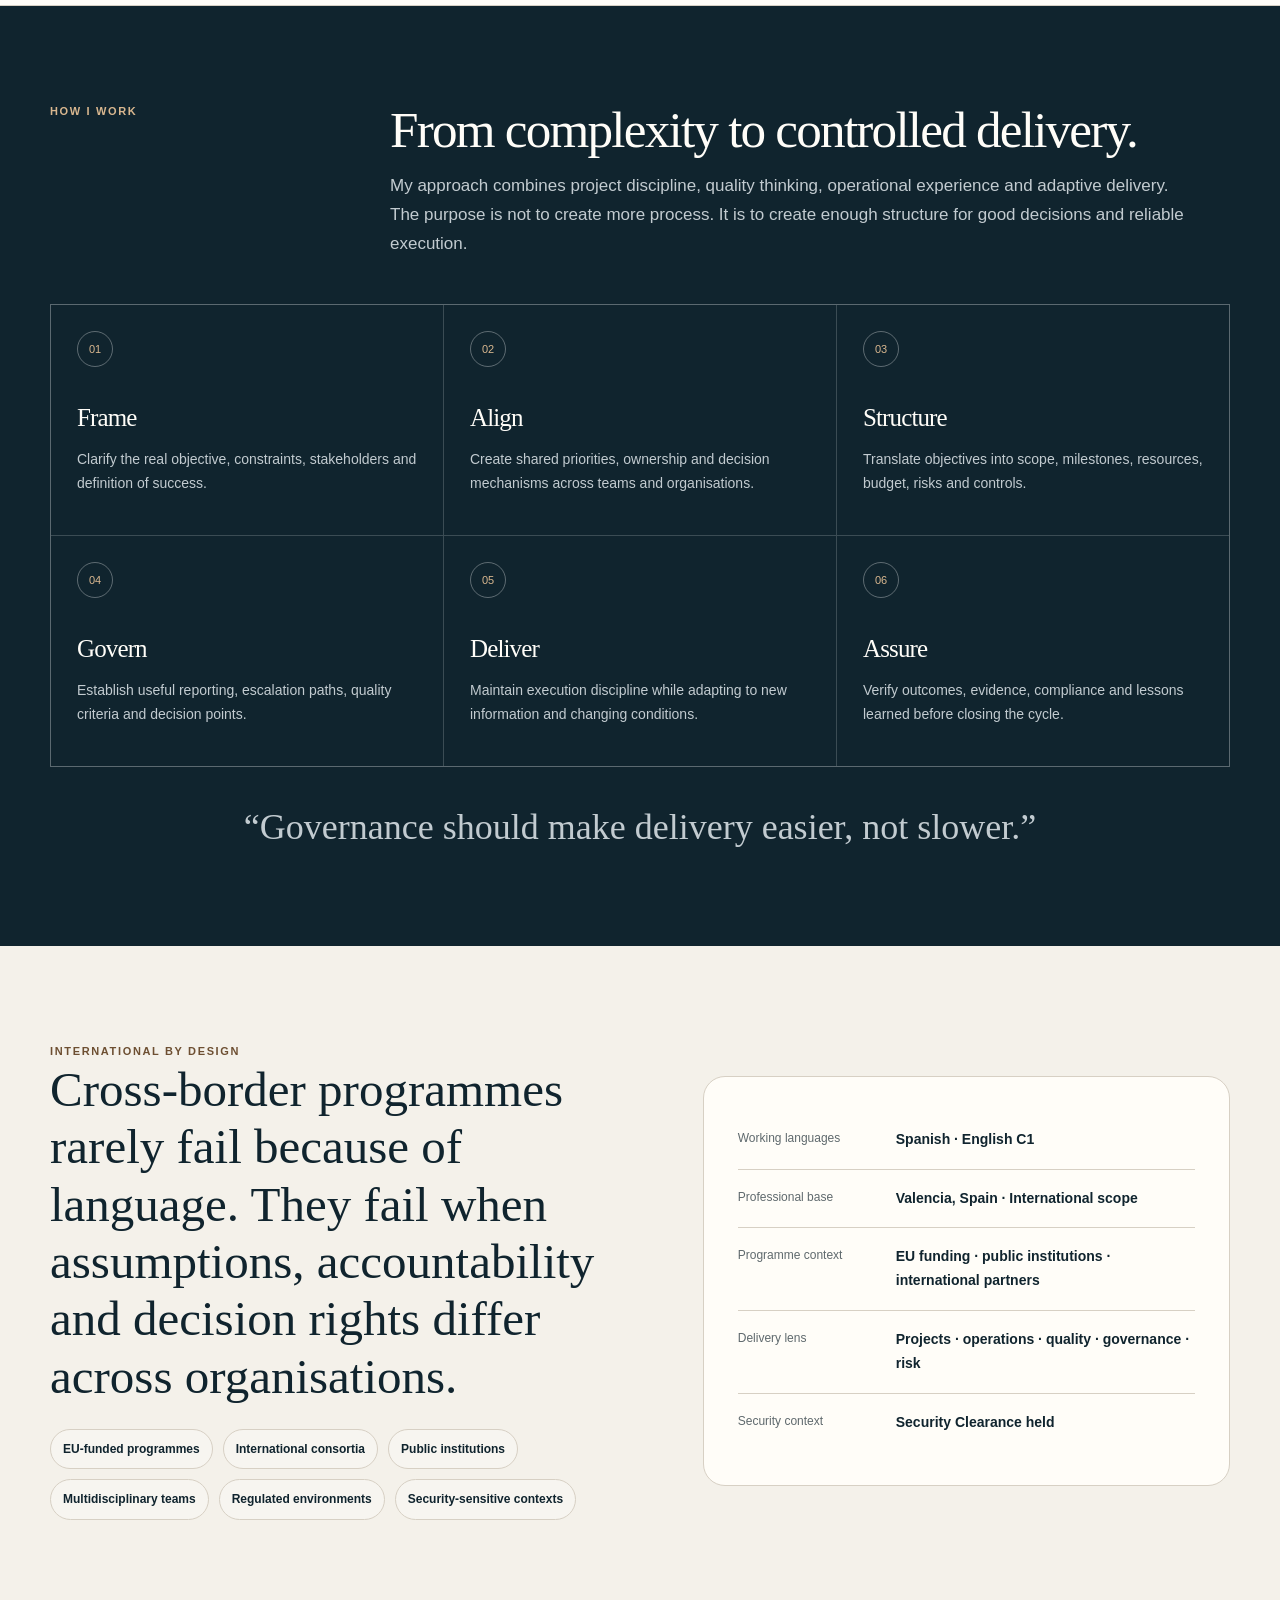
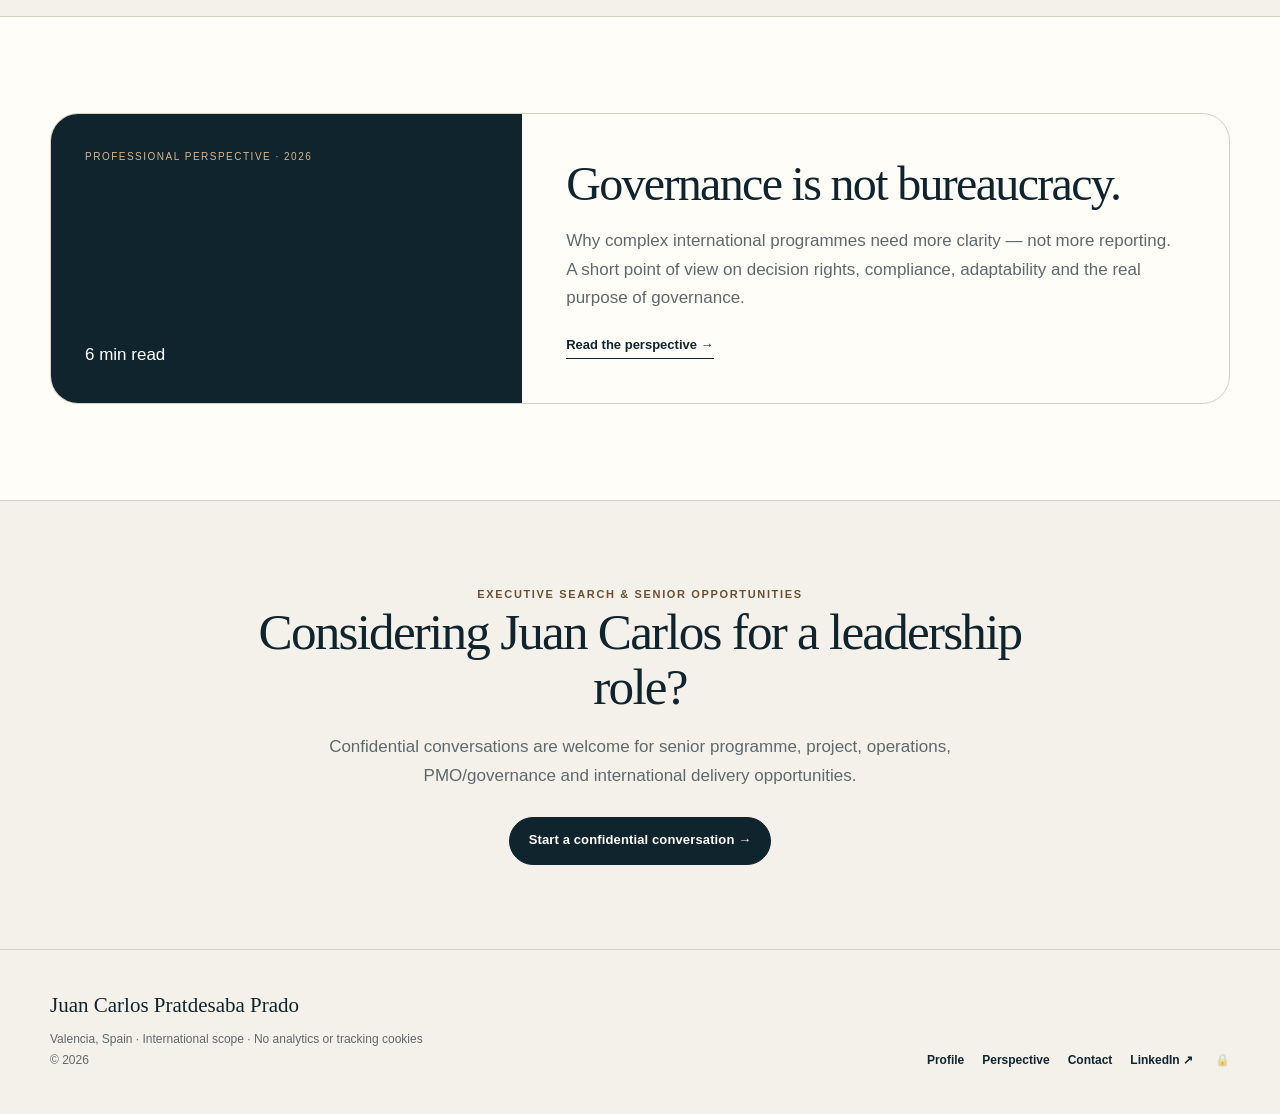
==== commit b2962e4b: "Update index.html" ====
--- a/index.html
+++ b/index.html
@@ -149,7 +149,7 @@
 <footer class="site-footer">
   <div class="container footer-grid">
     <div><div class="footer-name">Juan Carlos Pratdesaba Prado</div><div class="footer-meta">Valencia, Spain · International scope · No analytics or tracking cookies<br>© <span data-year>2026</span></div></div>
-    <div class="footer-links"><a href="profile.html">Profile</a><a href="perspective.html">Perspective</a><a href="contact.html">Contact</a><a href="https://www.linkedin.com/in/jcpratdesaba/" target="_blank" rel="noopener">LinkedIn ↗</a><a href="https://script.google.com/macros/s/AKfycbyMghNxOPmsoSTXWZz1hliJfjf5PmT5_zcx5ZXtMPg2R70X_IOVSJj7P1fGufaeTvmwsg/exec" target="_blank" rel="noopener noreferrer" title="Private access" aria-label="Private access" style="color: inherit; text-decoration: none; opacity: 0.22; margin-left: 0.25rem;">🔒</a></div>
+    <div class="footer-links"><a href="profile.html">Profile</a><a href="perspective.html">Perspective</a><a href="contact.html">Contact</a><a href="https://www.linkedin.com/in/jcpratdesaba/" target="_blank" rel="noopener">LinkedIn ↗</a><a href="https://script.google.com/macros/s/AKfycbyMghNxOPmsoSTXWZz1hliJfjf5PmT5_zcx5ZXtMPg2R70X_IOVSJj7P1fGufaeTvmwsg/exec" target="_blank" rel="noopener noreferrer" title="Private access" aria-label="Private access" style="color: inherit; text-decoration: none; opacity: 0.42; margin-left: 0.25rem;">🔒</a></div>
   </div>
 </footer>
 <script src="assets/js/main.js" defer></script>
